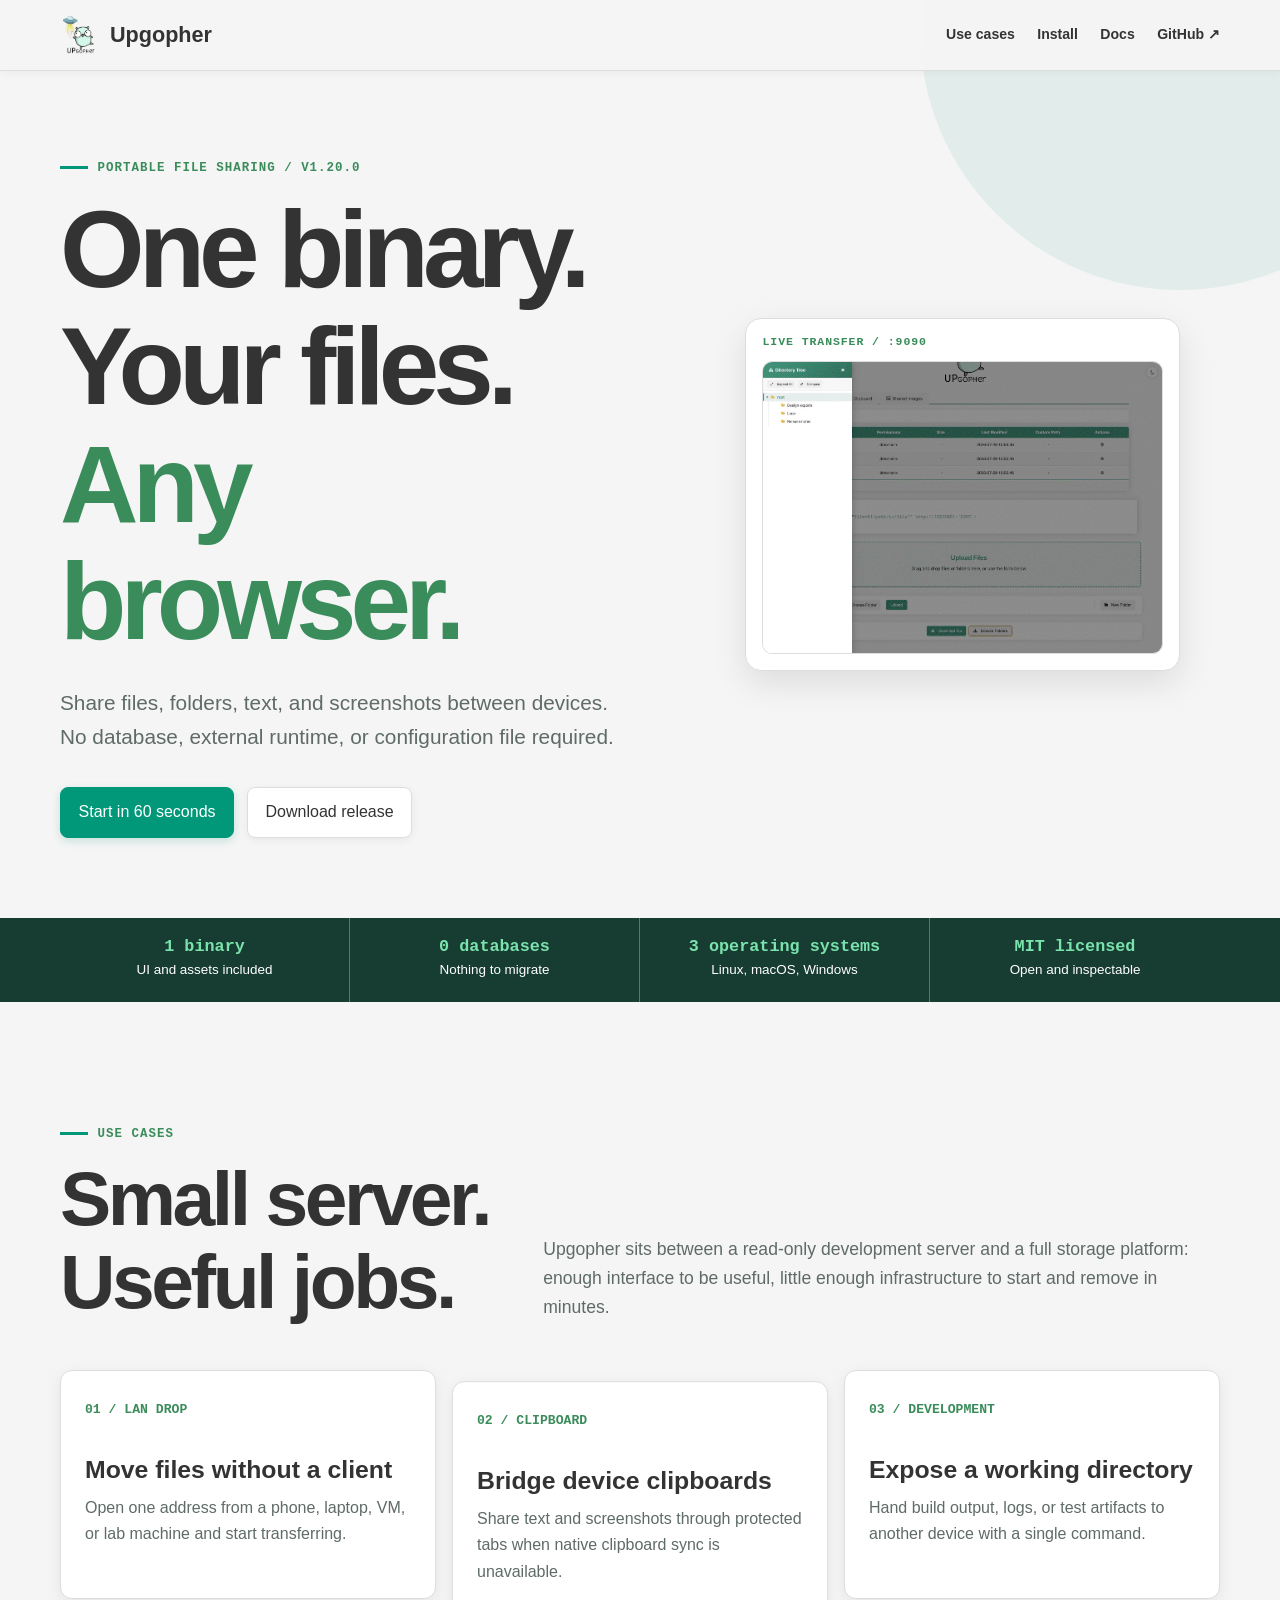
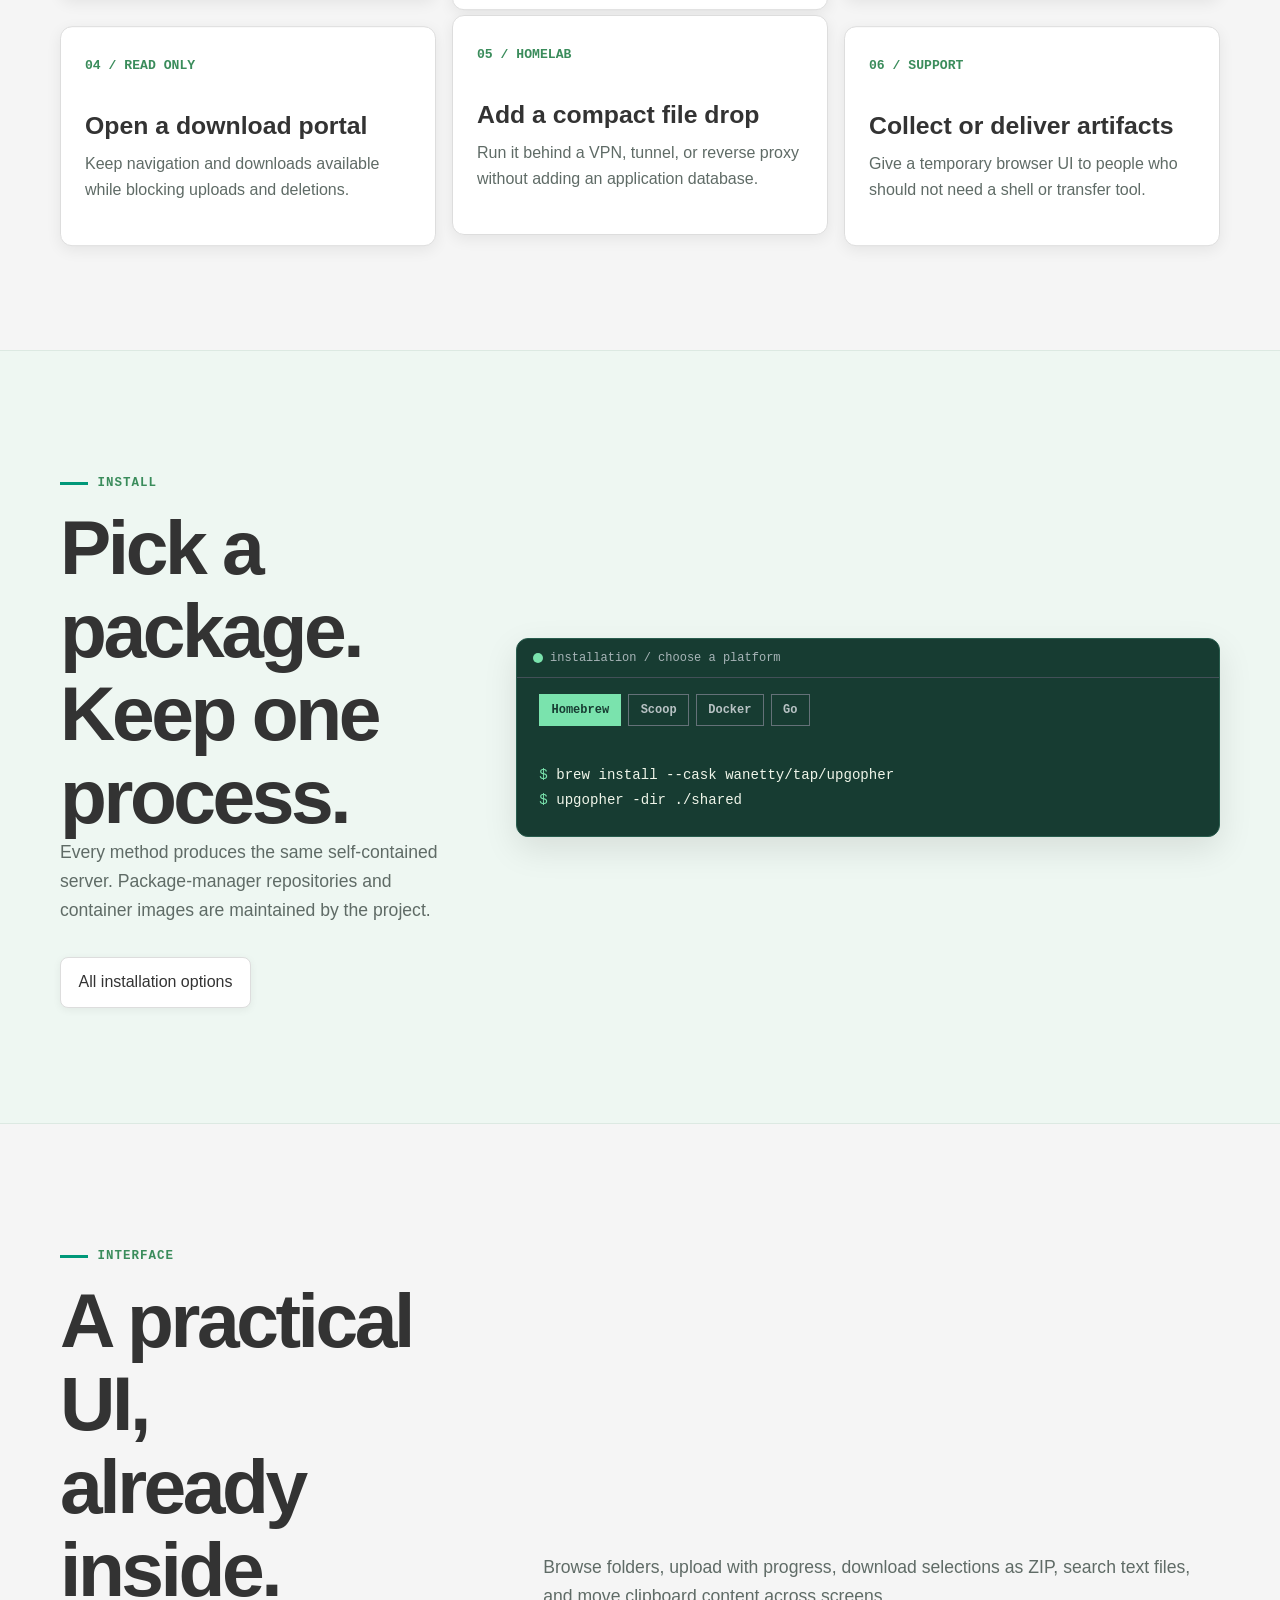
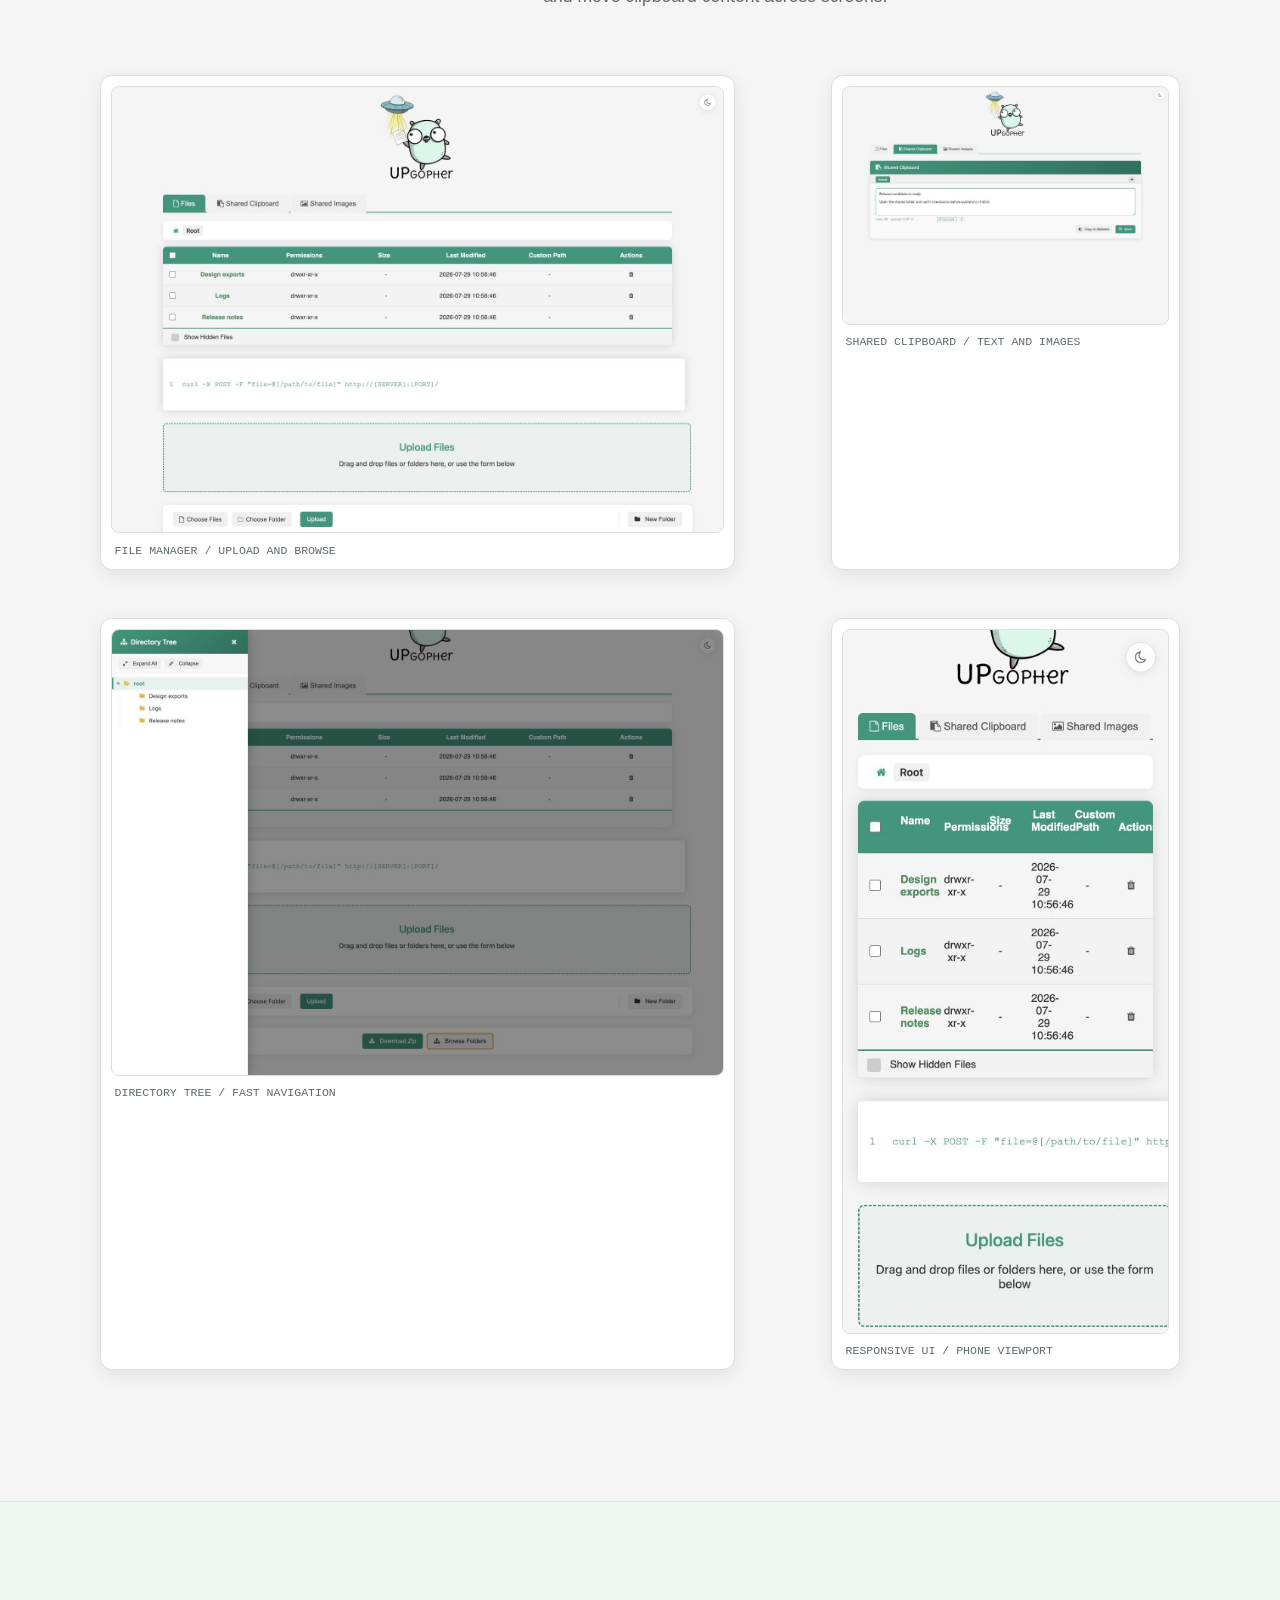
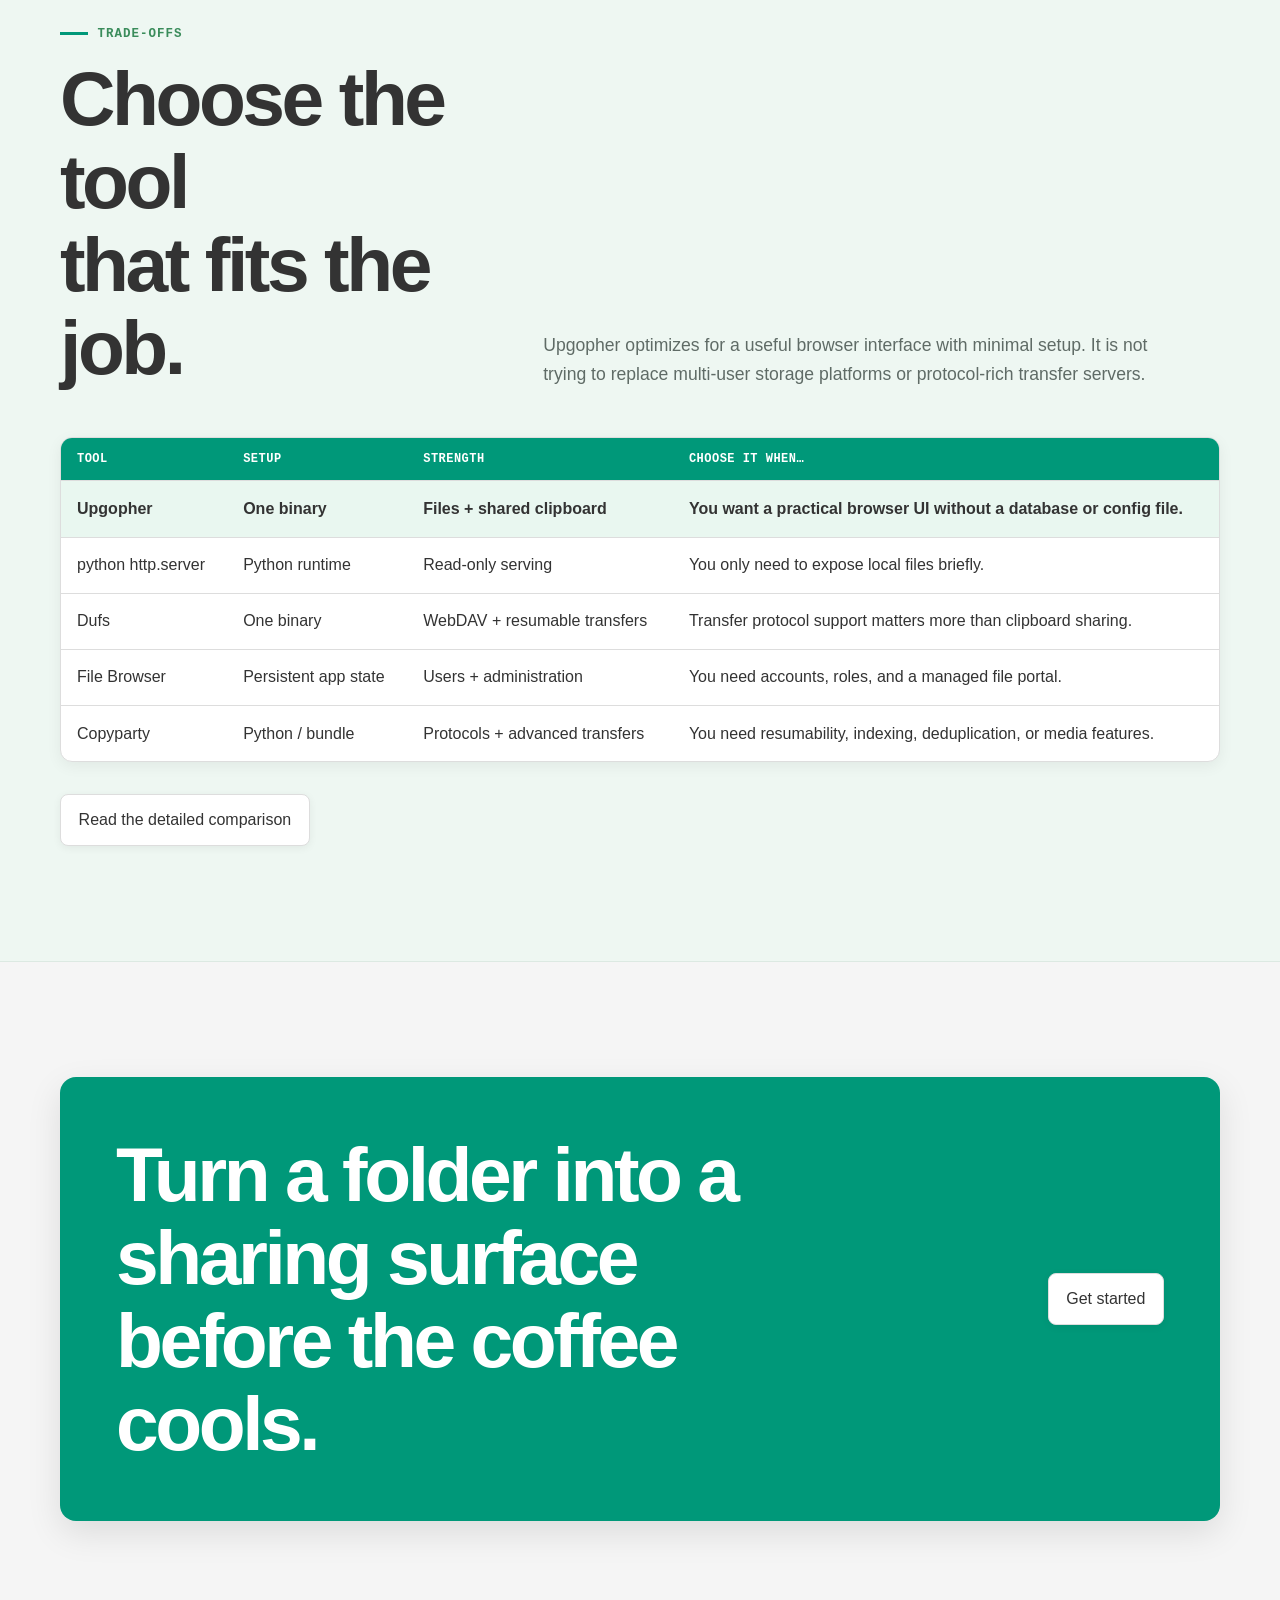
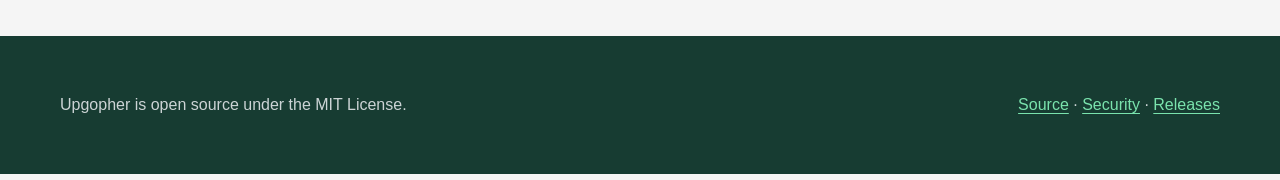
==== docs/index.html @ 3d925ab4 "prepare Upgopher v1.20.0 adoption release" ====
<!doctype html>
<html lang="en">
<head>
  <meta charset="utf-8">
  <meta name="viewport" content="width=device-width, initial-scale=1">
  <title>Upgopher — Share files and clipboard content in one binary</title>
  <meta name="description" content="Turn any folder into a browser-based file and clipboard sharing server with one self-contained binary. No database, dependencies, or required configuration.">
  <meta name="theme-color" content="#f3eddf">
  <meta property="og:type" content="website">
  <meta property="og:title" content="Upgopher — One binary. Your files. Any browser.">
  <meta property="og:description" content="Share files, folders, text, and screenshots between devices without a database or mandatory configuration.">
  <meta property="og:url" content="https://wanetty.github.io/upgopher/">
  <meta property="og:image" content="https://wanetty.github.io/upgopher/assets/file-manager.png">
  <meta name="twitter:card" content="summary_large_image">
  <link rel="canonical" href="https://wanetty.github.io/upgopher/">
  <link rel="icon" href="assets/favicon.ico">
  <link rel="stylesheet" href="assets/site.css">
  <script defer src="assets/site.js"></script>
</head>
<body>
  <a class="skip-link" href="#main">Skip to content</a>
  <header class="site-header">
    <nav class="nav" aria-label="Primary navigation">
      <a class="brand" href="index.html"><img src="assets/logopher.webp" alt="">Upgopher</a>
      <button class="nav-toggle" type="button" aria-expanded="false" aria-controls="nav-links">Menu</button>
      <div class="nav-links" id="nav-links">
        <a href="#use-cases">Use cases</a>
        <a href="#install">Install</a>
        <a href="configuration.html">Docs</a>
        <a href="https://github.com/wanetty/upgopher">GitHub ↗</a>
      </div>
    </nav>
  </header>

  <main id="main">
    <section class="wrap hero">
      <div>
        <p class="eyebrow">Portable file sharing / v1.20.0</p>
        <h1>One binary.<br>Your files.<br><em>Any browser.</em></h1>
        <p class="hero-copy">Share files, folders, text, and screenshots between devices. No database, external runtime, or configuration file required.</p>
        <div class="actions">
          <a class="button" href="getting-started.html">Start in 60 seconds</a>
          <a class="button secondary" href="https://github.com/wanetty/upgopher/releases/latest">Download release</a>
        </div>
      </div>
      <figure class="hero-card">
        <picture>
          <source media="(prefers-reduced-motion: reduce)" srcset="assets/file-manager.png">
          <img src="assets/upgopher-demo.gif" alt="Upgopher browser interface demonstrating file browsing, uploads, and the shared clipboard">
        </picture>
      </figure>
    </section>

    <aside class="proof-strip" aria-label="Project attributes">
      <div class="wrap proof-list">
        <div class="proof-item"><strong>1 binary</strong><span>UI and assets included</span></div>
        <div class="proof-item"><strong>0 databases</strong><span>Nothing to migrate</span></div>
        <div class="proof-item"><strong>3 operating systems</strong><span>Linux, macOS, Windows</span></div>
        <div class="proof-item"><strong>MIT licensed</strong><span>Open and inspectable</span></div>
      </div>
    </aside>

    <section class="section" id="use-cases">
      <div class="wrap">
        <div class="section-head">
          <div>
            <p class="section-label">Use cases</p>
            <h2>Small server.<br>Useful jobs.</h2>
          </div>
          <p class="section-intro">Upgopher sits between a read-only development server and a full storage platform: enough interface to be useful, little enough infrastructure to start and remove in minutes.</p>
        </div>
        <div class="use-grid">
          <article class="card">
            <span class="number">01 / LAN DROP</span>
            <h3>Move files without a client</h3>
            <p>Open one address from a phone, laptop, VM, or lab machine and start transferring.</p>
          </article>
          <article class="card">
            <span class="number">02 / CLIPBOARD</span>
            <h3>Bridge device clipboards</h3>
            <p>Share text and screenshots through protected tabs when native clipboard sync is unavailable.</p>
          </article>
          <article class="card">
            <span class="number">03 / DEVELOPMENT</span>
            <h3>Expose a working directory</h3>
            <p>Hand build output, logs, or test artifacts to another device with a single command.</p>
          </article>
          <article class="card">
            <span class="number">04 / READ ONLY</span>
            <h3>Open a download portal</h3>
            <p>Keep navigation and downloads available while blocking uploads and deletions.</p>
          </article>
          <article class="card">
            <span class="number">05 / HOMELAB</span>
            <h3>Add a compact file drop</h3>
            <p>Run it behind a VPN, tunnel, or reverse proxy without adding an application database.</p>
          </article>
          <article class="card">
            <span class="number">06 / SUPPORT</span>
            <h3>Collect or deliver artifacts</h3>
            <p>Give a temporary browser UI to people who should not need a shell or transfer tool.</p>
          </article>
        </div>
      </div>
    </section>

    <section class="section alt" id="install">
      <div class="wrap install-layout">
        <div>
          <p class="section-label">Install</p>
          <h2>Pick a package.<br>Keep one process.</h2>
          <p class="section-intro">Every method produces the same self-contained server. Package-manager repositories and container images are maintained by the project.</p>
          <div class="actions">
            <a class="button secondary" href="getting-started.html">All installation options</a>
          </div>
        </div>
        <div class="terminal">
          <div class="terminal-head"><i></i><span>installation / choose a platform</span></div>
          <div style="padding: 1rem 1.4rem 0">
            <div class="install-tabs" role="tablist" aria-label="Installation method">
              <button class="install-tab" role="tab" aria-selected="true" aria-controls="install-brew">Homebrew</button>
              <button class="install-tab" role="tab" aria-selected="false" aria-controls="install-scoop">Scoop</button>
              <button class="install-tab" role="tab" aria-selected="false" aria-controls="install-docker">Docker</button>
              <button class="install-tab" role="tab" aria-selected="false" aria-controls="install-go">Go</button>
            </div>
          </div>
          <pre class="install-panel" id="install-brew"><span class="prompt">$</span> brew install --cask wanetty/tap/upgopher
<span class="prompt">$</span> upgopher -dir ./shared</pre>
          <pre class="install-panel" id="install-scoop" hidden><span class="prompt">&gt;</span> scoop bucket add wanetty https://github.com/wanetty/scoop-bucket
<span class="prompt">&gt;</span> scoop install upgopher
<span class="prompt">&gt;</span> upgopher -dir .\shared</pre>
          <pre class="install-panel" id="install-docker" hidden><span class="prompt">$</span> docker run --rm -p 9090:9090 \
  -v "$PWD:/data" wanetty/upgopher:1.20.0</pre>
          <pre class="install-panel" id="install-go" hidden><span class="prompt">$</span> go install github.com/wanetty/upgopher@latest
<span class="prompt">$</span> upgopher -dir ./shared</pre>
        </div>
      </div>
    </section>

    <section class="section">
      <div class="wrap">
        <div class="section-head">
          <div>
            <p class="section-label">Interface</p>
            <h2>A practical UI,<br>already inside.</h2>
          </div>
          <p class="section-intro">Browse folders, upload with progress, download selections as ZIP, search text files, and move clipboard content across screens.</p>
        </div>
        <div class="shot-grid">
          <figure class="shot">
            <img src="assets/file-manager.png" alt="Upgopher file manager showing files, upload controls, breadcrumbs, and file actions">
            <figcaption>File manager / upload and browse</figcaption>
          </figure>
          <figure class="shot">
            <img src="assets/clipboard.png" alt="Upgopher shared clipboard with tabs, text content, and screenshot sharing">
            <figcaption>Shared clipboard / text and images</figcaption>
          </figure>
          <figure class="shot">
            <img src="assets/directory-tree.png" alt="Upgopher directory tree panel with nested folders">
            <figcaption>Directory tree / fast navigation</figcaption>
          </figure>
          <figure class="shot">
            <img src="assets/mobile.png" alt="Upgopher file manager adapted to a narrow mobile viewport">
            <figcaption>Responsive UI / phone viewport</figcaption>
          </figure>
        </div>
      </div>
    </section>

    <section class="section alt" id="compare">
      <div class="wrap">
        <div class="section-head">
          <div>
            <p class="section-label">Trade-offs</p>
            <h2>Choose the tool<br>that fits the job.</h2>
          </div>
          <p class="section-intro">Upgopher optimizes for a useful browser interface with minimal setup. It is not trying to replace multi-user storage platforms or protocol-rich transfer servers.</p>
        </div>
        <div class="table-wrap">
          <table>
            <thead>
              <tr><th>Tool</th><th>Setup</th><th>Strength</th><th>Choose it when…</th></tr>
            </thead>
            <tbody>
              <tr class="highlight"><td>Upgopher</td><td>One binary</td><td>Files + shared clipboard</td><td>You want a practical browser UI without a database or config file.</td></tr>
              <tr><td>python http.server</td><td>Python runtime</td><td>Read-only serving</td><td>You only need to expose local files briefly.</td></tr>
              <tr><td>Dufs</td><td>One binary</td><td>WebDAV + resumable transfers</td><td>Transfer protocol support matters more than clipboard sharing.</td></tr>
              <tr><td>File Browser</td><td>Persistent app state</td><td>Users + administration</td><td>You need accounts, roles, and a managed file portal.</td></tr>
              <tr><td>Copyparty</td><td>Python / bundle</td><td>Protocols + advanced transfers</td><td>You need resumability, indexing, deduplication, or media features.</td></tr>
            </tbody>
          </table>
        </div>
        <div class="actions">
          <a class="button secondary" href="https://github.com/wanetty/upgopher#choosing-the-right-tool">Read the detailed comparison</a>
        </div>
      </div>
    </section>

    <section class="section">
      <div class="wrap cta">
        <h2>Turn a folder into a sharing surface before the coffee cools.</h2>
        <a class="button secondary" href="getting-started.html">Get started</a>
      </div>
    </section>
  </main>

  <footer class="site-footer">
    <div class="wrap footer-inner">
      <p>Upgopher is open source under the MIT License.</p>
      <p><a href="https://github.com/wanetty/upgopher">Source</a> · <a href="security.html">Security</a> · <a href="https://github.com/wanetty/upgopher/releases">Releases</a></p>
    </div>
  </footer>
</body>
</html>
---- docs/assets/site.css ----
:root {
  --paper: #f5f5f5;
  --paper-deep: #eef7f2;
  --ink: #333333;
  --ink-soft: #5f6b66;
  --signal: #009879;
  --signal-dark: #3a8c5b;
  --moss: #45bc75;
  --line: #dddddd;
  --white: #ffffff;
  --shadow: 0 12px 34px rgba(0, 0, 0, 0.1);
  --max: 1160px;
}

* {
  box-sizing: border-box;
}

html {
  scroll-behavior: smooth;
}

body {
  margin: 0;
  color: var(--ink);
  background: var(--paper);
  font-family: -apple-system, BlinkMacSystemFont, "Segoe UI", Roboto, Oxygen, Ubuntu, Cantarell, "Helvetica Neue", sans-serif;
  line-height: 1.65;
}

body::before {
  content: "";
  position: fixed;
  width: 520px;
  height: 520px;
  top: -230px;
  right: -160px;
  z-index: -1;
  pointer-events: none;
  border-radius: 50%;
  background: rgba(0, 152, 121, 0.075);
}

a {
  color: var(--signal-dark);
  text-decoration-thickness: 0.09em;
  text-underline-offset: 0.16em;
}

a:hover {
  color: var(--signal);
}

img {
  max-width: 100%;
}

.skip-link {
  position: absolute;
  left: 1rem;
  top: -5rem;
  z-index: 20;
  padding: 0.7rem 1rem;
  color: var(--white);
  background: var(--ink);
}

.skip-link:focus {
  top: 1rem;
}

.site-header {
  position: sticky;
  top: 0;
  z-index: 10;
  border-bottom: 1px solid var(--line);
  background: rgba(245, 245, 245, 0.94);
  box-shadow: 0 2px 8px rgba(0, 0, 0, 0.04);
  backdrop-filter: blur(10px);
}

.nav {
  width: min(calc(100% - 2rem), var(--max));
  min-height: 70px;
  margin: 0 auto;
  display: flex;
  align-items: center;
  justify-content: space-between;
  gap: 2rem;
}

.brand {
  display: inline-flex;
  align-items: center;
  gap: 0.75rem;
  color: var(--ink);
  font-family: inherit;
  font-size: 1.35rem;
  font-weight: 700;
  text-decoration: none;
}

.brand img {
  width: 38px;
  height: 38px;
  object-fit: contain;
}

.nav-links {
  display: flex;
  align-items: center;
  gap: 1.4rem;
  font-size: 0.88rem;
  font-weight: 650;
}

.nav-links a {
  color: var(--ink);
  text-decoration: none;
}

.nav-links a[aria-current="page"],
.nav-links a:hover {
  color: var(--signal-dark);
}

.nav-toggle {
  display: none;
  border: 1px solid var(--line);
  border-radius: 8px;
  padding: 0.55rem 0.7rem;
  color: var(--ink);
  background: var(--white);
  font: 700 0.8rem inherit;
}

.wrap {
  width: min(calc(100% - 2rem), var(--max));
  margin: 0 auto;
}

.hero {
  display: grid;
  grid-template-columns: minmax(0, 1.05fr) minmax(360px, 0.95fr);
  gap: clamp(2rem, 6vw, 6rem);
  align-items: center;
  min-height: calc(100vh - 70px);
  padding: 5rem 0;
}

.eyebrow,
.section-label {
  display: inline-flex;
  align-items: center;
  gap: 0.6rem;
  margin: 0 0 1rem;
  color: var(--signal-dark);
  font: 750 0.78rem ui-monospace, "SFMono-Regular", Consolas, monospace;
  letter-spacing: 0.08em;
  text-transform: uppercase;
}

.eyebrow::before,
.section-label::before {
  content: "";
  width: 28px;
  height: 3px;
  background: var(--signal);
}

h1,
h2,
h3 {
  font-family: inherit;
  line-height: 1.08;
}

h1 {
  max-width: 760px;
  margin: 0;
  font-size: clamp(3.2rem, 8.5vw, 7rem);
  font-weight: 780;
  letter-spacing: -0.055em;
}

h1 em {
  color: var(--signal-dark);
  font-style: normal;
  font-weight: 780;
}

.hero-copy {
  max-width: 650px;
  margin: 1.6rem 0 0;
  color: var(--ink-soft);
  font-size: clamp(1.05rem, 2vw, 1.3rem);
}

.actions {
  display: flex;
  flex-wrap: wrap;
  gap: 0.8rem;
  margin-top: 2rem;
}

.button {
  display: inline-flex;
  align-items: center;
  justify-content: center;
  min-height: 48px;
  border: 1px solid var(--signal);
  border-radius: 8px;
  padding: 0.72rem 1.1rem;
  color: var(--white);
  background: var(--signal);
  box-shadow: 0 3px 10px rgba(0, 152, 121, 0.2);
  font: 700 0.82rem inherit;
  text-decoration: none;
  transition: transform 140ms ease, box-shadow 140ms ease, background 140ms ease;
}

.button.secondary {
  color: var(--ink);
  background: var(--white);
  border-color: var(--line);
  box-shadow: 0 2px 8px rgba(0, 0, 0, 0.06);
}

.button:hover {
  transform: translateY(-1px);
  color: var(--white);
  background: var(--signal-dark);
  box-shadow: 0 6px 14px rgba(0, 152, 121, 0.24);
}

.button.secondary:hover {
  color: var(--ink);
  background: #f9f9f9;
  box-shadow: 0 5px 14px rgba(0, 0, 0, 0.09);
}

.hero-card {
  position: relative;
  border: 1px solid var(--line);
  border-radius: 16px;
  padding: 1rem;
  background: var(--white);
  box-shadow: var(--shadow);
}

.hero-card::before {
  content: "LIVE TRANSFER / :9090";
  display: block;
  margin-bottom: 0.8rem;
  color: var(--signal-dark);
  font: 800 0.72rem ui-monospace, monospace;
  letter-spacing: 0.08em;
}

.hero-card img {
  display: block;
  width: 100%;
  border: 1px solid var(--line);
  border-radius: 10px;
}

.proof-strip {
  background: #173c32;
  color: var(--white);
}

.proof-list {
  display: grid;
  grid-template-columns: repeat(4, 1fr);
}

.proof-item {
  padding: 1.2rem;
  border-right: 1px solid #627078;
  text-align: center;
}

.proof-item:last-child {
  border-right: 0;
}

.proof-item strong {
  display: block;
  color: #7ae3ad;
  font: 800 1.05rem ui-monospace, monospace;
}

.proof-item span {
  font-size: 0.84rem;
}

.section {
  padding: clamp(4.5rem, 9vw, 8rem) 0;
}

.section.alt {
  border-block: 1px solid #dce9e2;
  background: var(--paper-deep);
}

.section-head {
  display: grid;
  grid-template-columns: minmax(0, 0.8fr) minmax(280px, 1.2fr);
  gap: 2rem;
  align-items: end;
  margin-bottom: 3rem;
}

.section h2,
.doc-hero h1 {
  margin: 0;
  font-size: clamp(2.5rem, 6vw, 4.8rem);
  letter-spacing: -0.045em;
}

.section-intro {
  max-width: 650px;
  margin: 0;
  color: var(--ink-soft);
  font-size: 1.1rem;
}

.use-grid,
.feature-grid {
  display: grid;
  grid-template-columns: repeat(3, minmax(0, 1fr));
  gap: 1rem;
}

.card {
  position: relative;
  min-height: 220px;
  border: 1px solid var(--line);
  border-radius: 12px;
  padding: 1.5rem;
  background: var(--white);
  box-shadow: 0 4px 15px rgba(0, 0, 0, 0.07);
}

.card:nth-child(2n) {
  transform: translateY(0.7rem);
}

.card .number {
  color: var(--signal-dark);
  font: 800 0.82rem ui-monospace, monospace;
}

.card h3 {
  margin: 2.2rem 0 0.7rem;
  font-size: 1.55rem;
}

.card p {
  margin: 0;
  color: var(--ink-soft);
}

.terminal {
  overflow: hidden;
  border: 1px solid #285c4d;
  border-radius: 12px;
  background: #173c32;
  color: #eff5e9;
  box-shadow: var(--shadow);
}

.terminal-head {
  display: flex;
  align-items: center;
  gap: 0.45rem;
  border-bottom: 1px solid #435058;
  padding: 0.75rem 1rem;
  color: #a8b5b8;
  font: 0.75rem ui-monospace, monospace;
}

.terminal-head i {
  width: 10px;
  height: 10px;
  border-radius: 50%;
  background: #7ae3ad;
}

.terminal pre {
  overflow-x: auto;
  margin: 0;
  padding: 1.4rem;
  font: 0.88rem/1.8 ui-monospace, "SFMono-Regular", Consolas, monospace;
}

.terminal .prompt {
  color: #7ae3ad;
}

.install-layout {
  display: grid;
  grid-template-columns: 0.7fr 1.3fr;
  gap: clamp(2rem, 6vw, 6rem);
  align-items: center;
}

.install-tabs {
  display: flex;
  flex-wrap: wrap;
  gap: 0.45rem;
  margin-bottom: 0.9rem;
}

.install-tab {
  border: 1px solid #647178;
  padding: 0.5rem 0.7rem;
  color: #b8c2c4;
  background: transparent;
  font: 700 0.75rem ui-monospace, monospace;
  cursor: pointer;
}

.install-tab[aria-selected="true"] {
  border-color: #7ae3ad;
  color: #173c32;
  background: #7ae3ad;
}

.install-panel[hidden] {
  display: none;
}

.shot-grid {
  display: grid;
  grid-template-columns: 1.25fr 0.75fr;
  gap: 1rem;
}

.shot {
  border: 1px solid var(--line);
  border-radius: 12px;
  padding: 0.65rem;
  background: var(--white);
  box-shadow: 0 5px 18px rgba(0, 0, 0, 0.08);
}

.shot img {
  display: block;
  width: 100%;
  border: 1px solid var(--line);
  border-radius: 8px;
}

.shot figcaption {
  padding: 0.65rem 0.2rem 0.1rem;
  color: var(--ink-soft);
  font: 0.72rem ui-monospace, monospace;
  text-transform: uppercase;
}

.table-wrap {
  overflow-x: auto;
  border: 1px solid var(--line);
  border-radius: 12px;
  background: var(--white);
  box-shadow: 0 4px 15px rgba(0, 0, 0, 0.06);
}

table {
  width: 100%;
  min-width: 760px;
  border-collapse: collapse;
}

th,
td {
  border-bottom: 1px solid var(--line);
  padding: 0.9rem 1rem;
  text-align: left;
  vertical-align: top;
}

th {
  color: var(--white);
  background: var(--signal);
  font: 800 0.75rem ui-monospace, monospace;
  letter-spacing: 0.04em;
  text-transform: uppercase;
}

tr:last-child td {
  border-bottom: 0;
}

tr.highlight td {
  background: #e9f7f0;
  font-weight: 650;
}

.doc-hero {
  padding: 6rem 0 3rem;
  border-bottom: 1px solid var(--line);
  background: var(--paper-deep);
}

.doc-hero p {
  max-width: 720px;
  color: var(--ink-soft);
  font-size: 1.15rem;
}

.doc-layout {
  display: grid;
  grid-template-columns: 220px minmax(0, 760px);
  gap: 4rem;
  align-items: start;
  padding: 4rem 0 7rem;
}

.toc {
  position: sticky;
  top: 100px;
  border-left: 3px solid var(--signal);
  padding-left: 1rem;
}

.toc strong {
  font: 800 0.74rem ui-monospace, monospace;
  text-transform: uppercase;
}

.toc a {
  display: block;
  margin-top: 0.65rem;
  color: var(--ink-soft);
  font-size: 0.9rem;
  text-decoration: none;
}

.doc-content h2 {
  margin: 3.5rem 0 1rem;
  font-size: 2.15rem;
}

.doc-content h2:first-child {
  margin-top: 0;
}

.doc-content h3 {
  margin: 2rem 0 0.6rem;
  font-size: 1.35rem;
}

.doc-content code:not(pre code) {
  border: 1px solid var(--line);
  padding: 0.08rem 0.32rem;
  background: var(--white);
  font: 0.88em ui-monospace, monospace;
}

.doc-content pre {
  overflow-x: auto;
  border-left: 5px solid var(--signal);
  padding: 1rem 1.2rem;
  color: #eff5e9;
  border-radius: 0 8px 8px 0;
  background: #173c32;
  font: 0.88rem/1.7 ui-monospace, monospace;
}

.callout {
  margin: 1.5rem 0;
  border: 1px solid #b8ddc9;
  border-radius: 10px;
  padding: 1rem 1.2rem;
  background: #e9f7f0;
  box-shadow: 0 3px 12px rgba(0, 0, 0, 0.06);
}

.callout strong {
  font-family: ui-monospace, monospace;
  text-transform: uppercase;
}

.cta {
  display: grid;
  grid-template-columns: 1fr auto;
  gap: 2rem;
  align-items: center;
  border: 0;
  border-radius: 16px;
  padding: clamp(1.8rem, 5vw, 3.5rem);
  background: var(--signal);
  box-shadow: var(--shadow);
}

.cta h2 {
  max-width: 720px;
  color: var(--white);
}

.site-footer {
  border-top: 0;
  padding: 2.5rem 0;
  background: #173c32;
  color: #ccd4d5;
}

.footer-inner {
  display: flex;
  justify-content: space-between;
  gap: 2rem;
  align-items: center;
}

.site-footer a {
  color: #7ae3ad;
}

@media (max-width: 900px) {
  .hero,
  .section-head,
  .install-layout {
    grid-template-columns: 1fr;
  }

  .hero {
    min-height: auto;
  }

  .hero-card {
    max-width: 700px;
  }

  .proof-list {
    grid-template-columns: repeat(2, 1fr);
  }

  .proof-item:nth-child(2) {
    border-right: 0;
  }

  .proof-item:nth-child(-n + 2) {
    border-bottom: 1px solid #627078;
  }

  .use-grid,
  .feature-grid {
    grid-template-columns: repeat(2, minmax(0, 1fr));
  }

  .doc-layout {
    grid-template-columns: 1fr;
  }

  .toc {
    position: static;
  }
}

@media (max-width: 680px) {
  .nav-toggle {
    display: block;
  }

  .nav-links {
    position: absolute;
    inset: 70px 0 auto;
    display: none;
    align-items: stretch;
    border-bottom: 1px solid var(--line);
    padding: 1rem;
    background: var(--paper);
    box-shadow: 0 8px 18px rgba(0, 0, 0, 0.08);
  }

  .nav-links.open {
    display: grid;
  }

  h1 {
    font-size: clamp(3rem, 18vw, 5rem);
  }

  .use-grid,
  .feature-grid,
  .shot-grid,
  .cta {
    grid-template-columns: 1fr;
  }

  .card:nth-child(2n) {
    transform: none;
  }

  .proof-list {
    grid-template-columns: 1fr 1fr;
  }

  .footer-inner {
    display: block;
  }
}

@media (prefers-reduced-motion: reduce) {
  html {
    scroll-behavior: auto;
  }

  *,
  *::before,
  *::after {
    transition-duration: 0.01ms !important;
  }
}
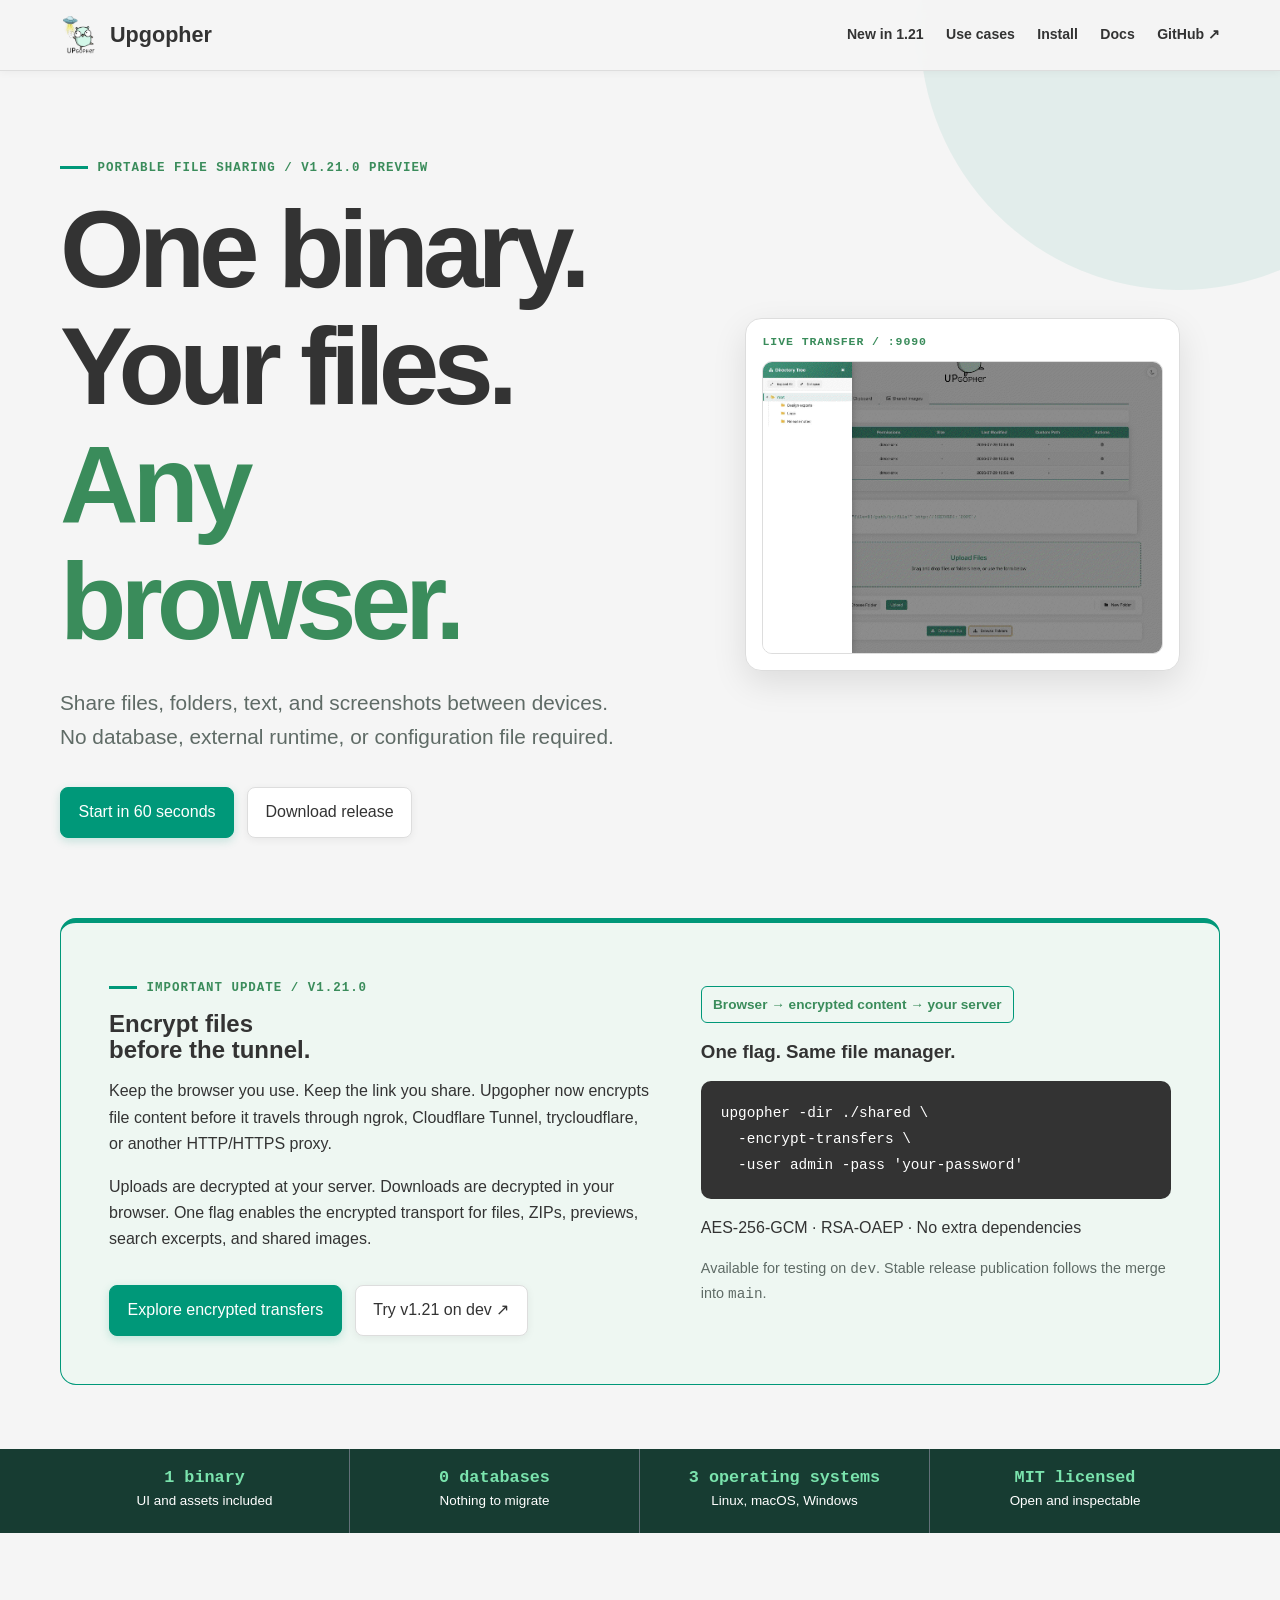
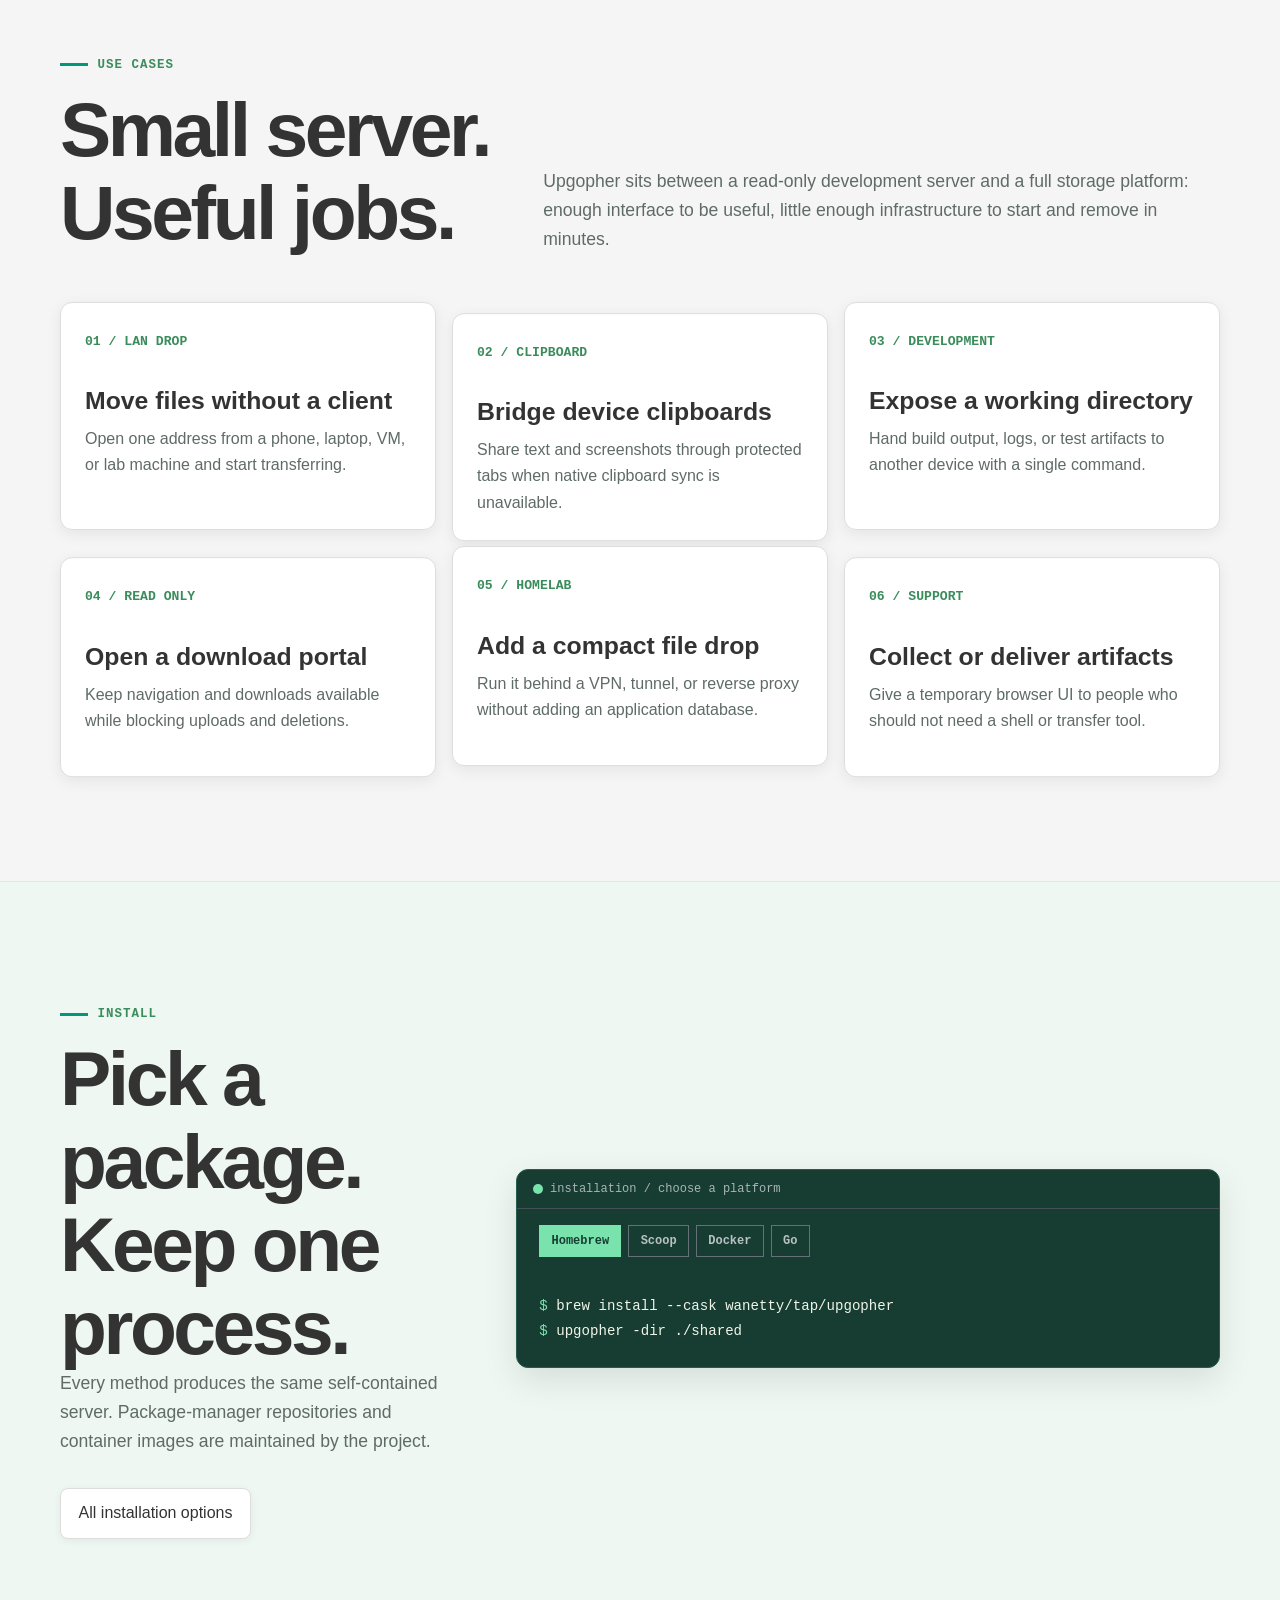
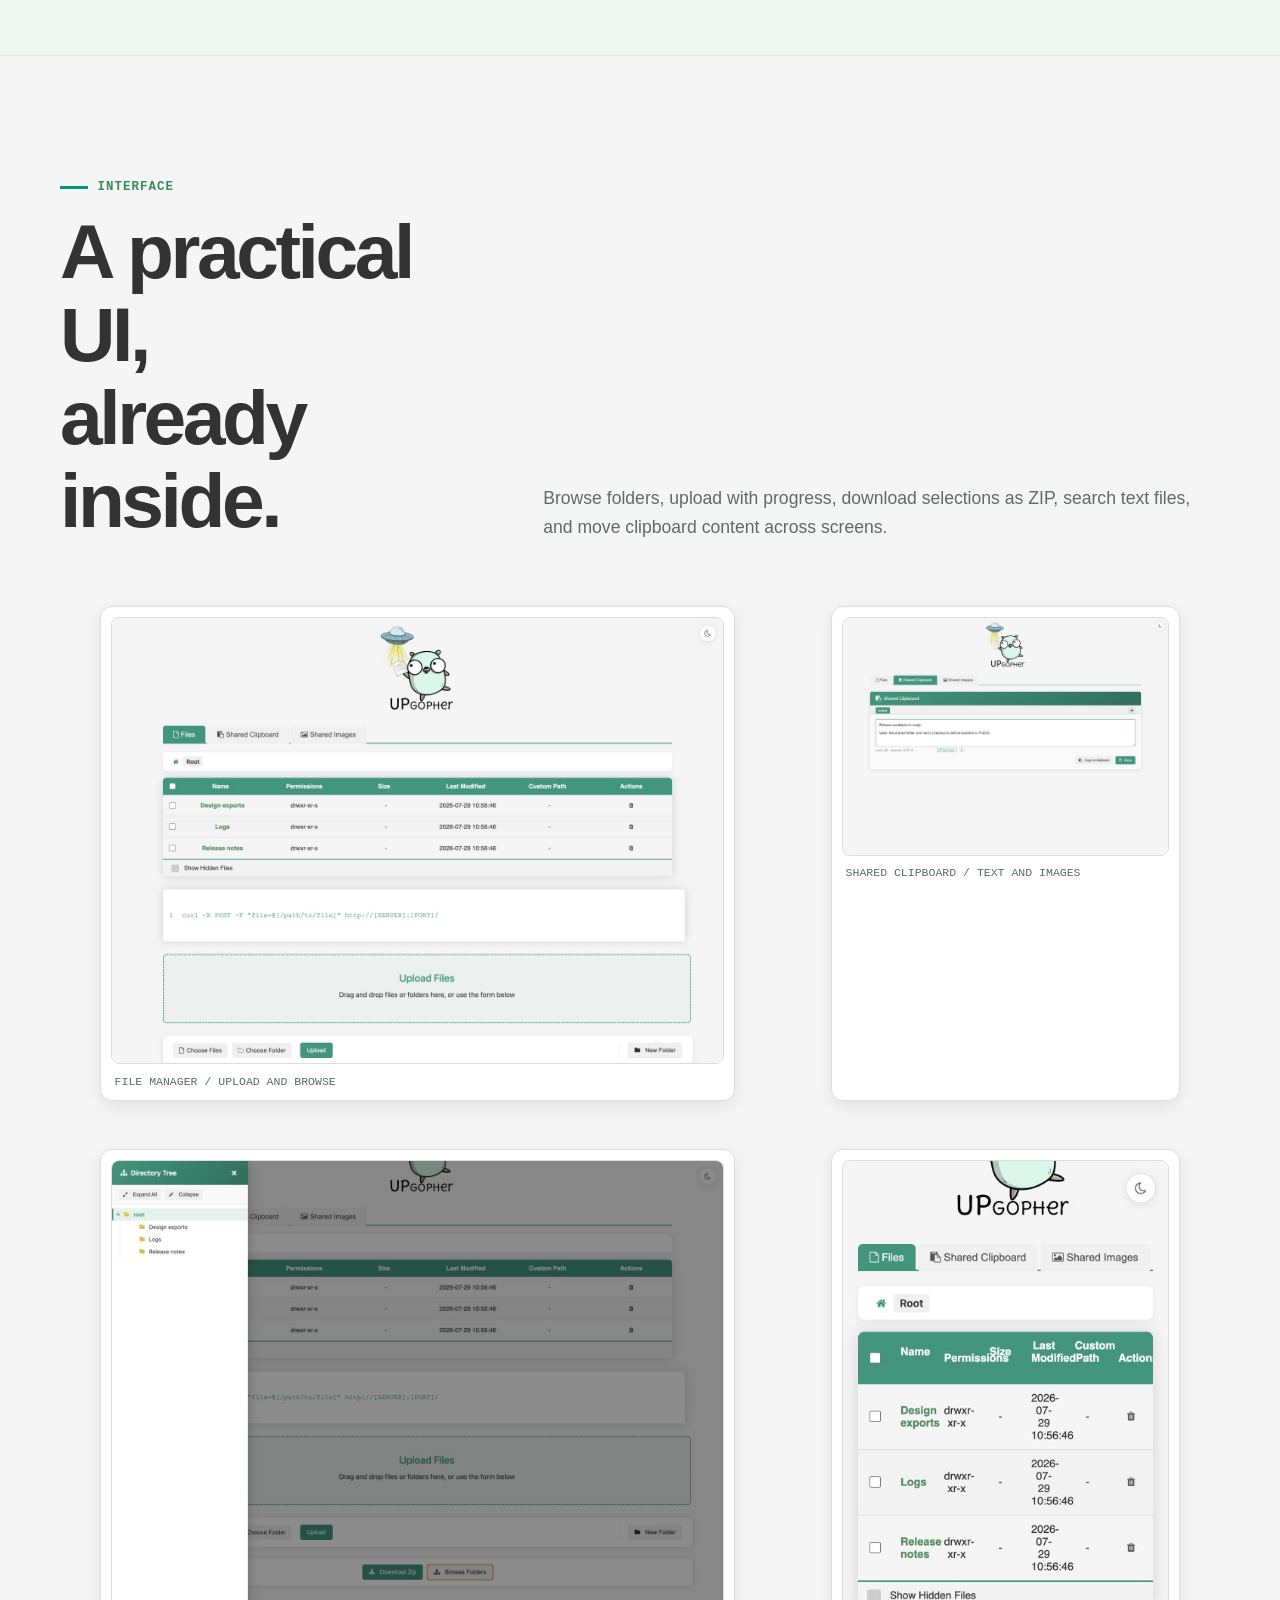
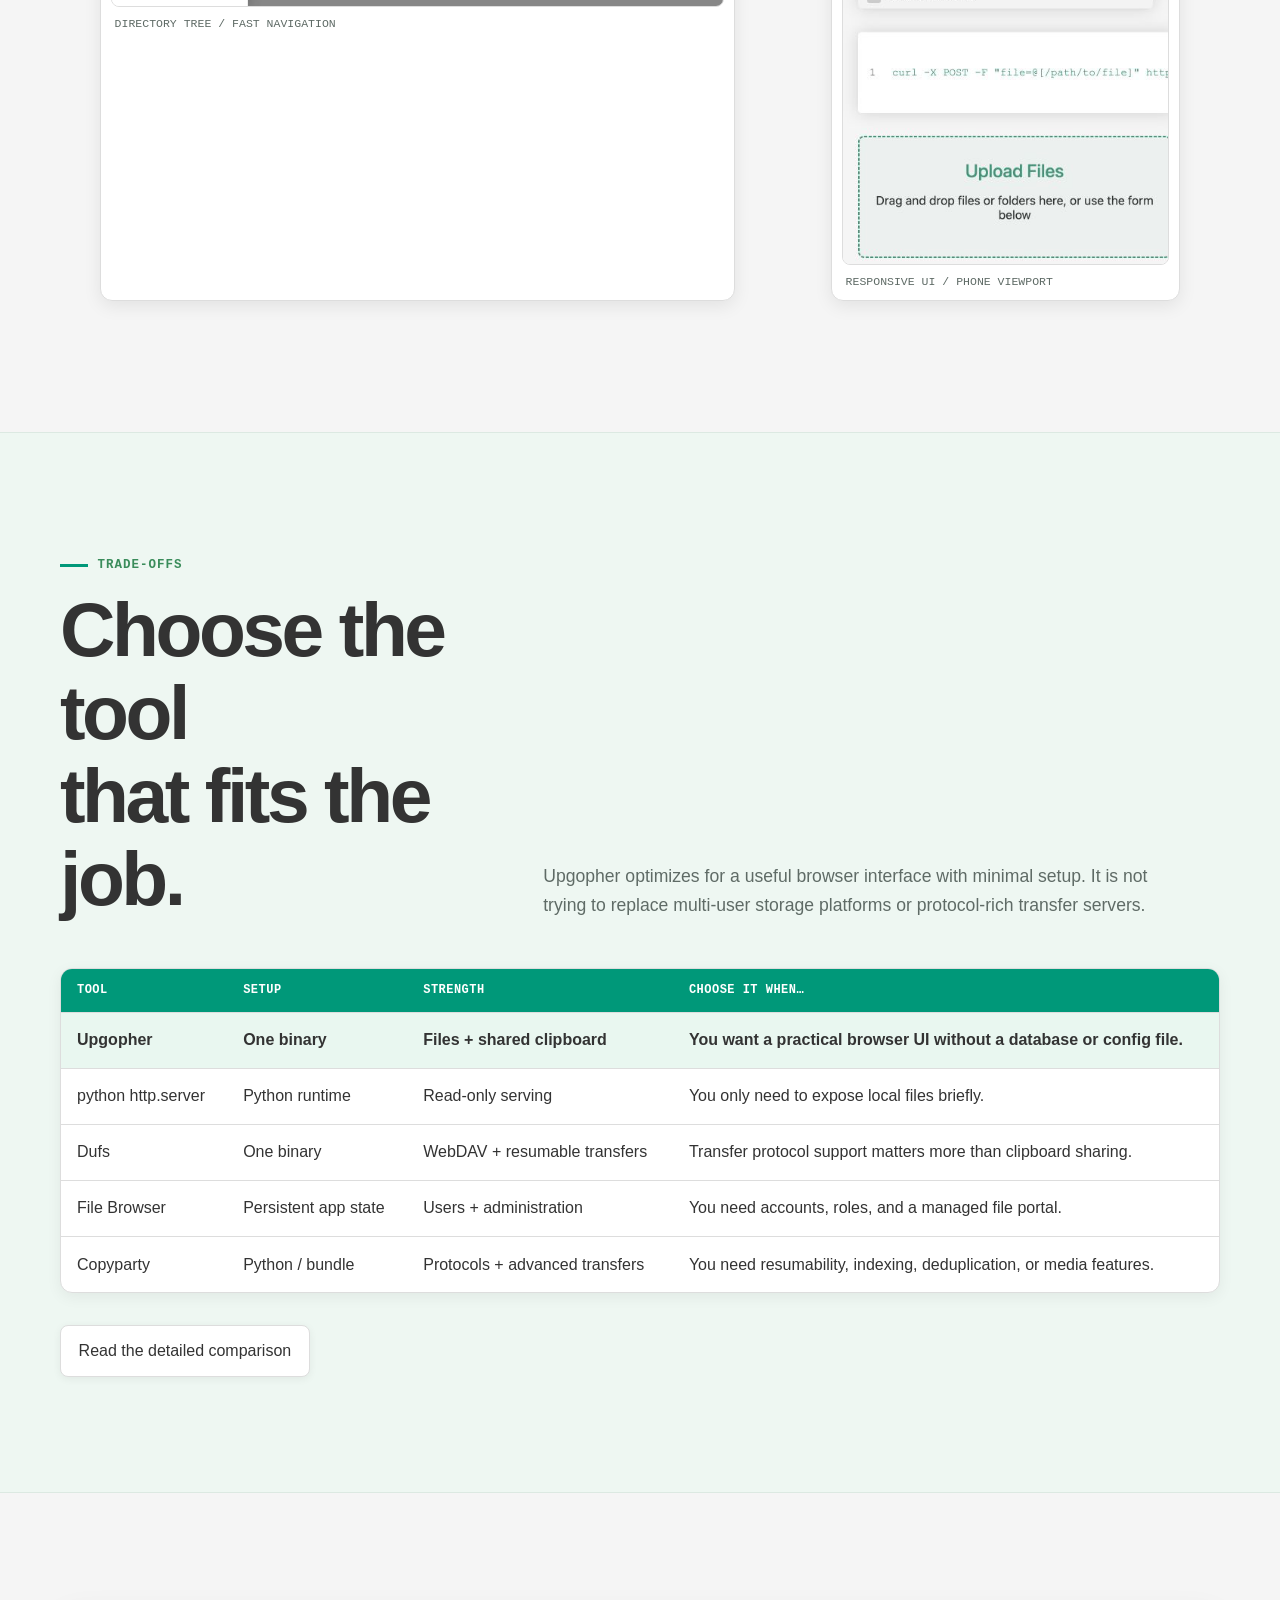
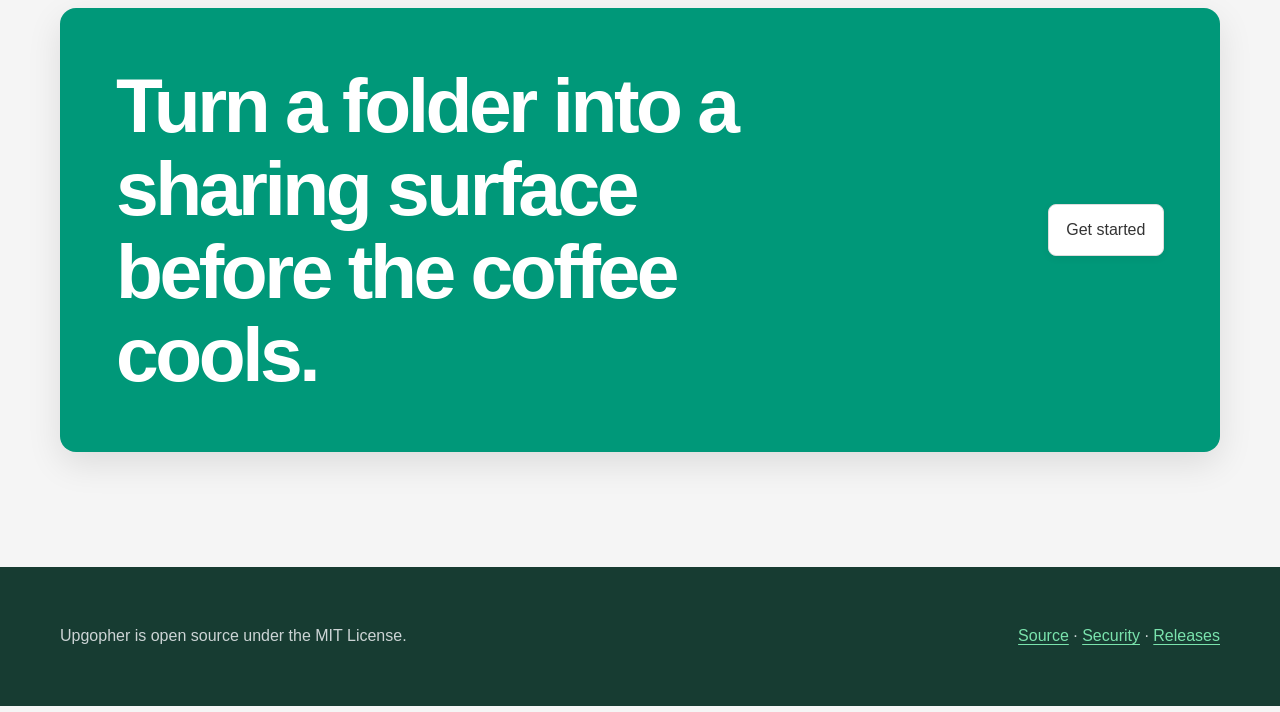
==== commit 71a99126: "chore: prepare v1.21.0 encrypted transfer release" ====
--- a/docs/index.html
+++ b/docs/index.html
@@ -24,6 +24,7 @@
       <a class="brand" href="index.html"><img src="assets/logopher.webp" alt="">Upgopher</a>
       <button class="nav-toggle" type="button" aria-expanded="false" aria-controls="nav-links">Menu</button>
       <div class="nav-links" id="nav-links">
+        <a href="#update">New in 1.21</a>
         <a href="#use-cases">Use cases</a>
         <a href="#install">Install</a>
         <a href="configuration.html">Docs</a>
@@ -35,7 +36,7 @@
   <main id="main">
     <section class="wrap hero">
       <div>
-        <p class="eyebrow">Portable file sharing / v1.20.0</p>
+        <p class="eyebrow">Portable file sharing / v1.21.0 preview</p>
         <h1>One binary.<br>Your files.<br><em>Any browser.</em></h1>
         <p class="hero-copy">Share files, folders, text, and screenshots between devices. No database, external runtime, or configuration file required.</p>
         <div class="actions">
@@ -49,6 +50,28 @@
           <img src="assets/upgopher-demo.gif" alt="Upgopher browser interface demonstrating file browsing, uploads, and the shared clipboard">
         </picture>
       </figure>
+    </section>
+
+    <section class="wrap release-update" id="update" aria-labelledby="update-title">
+      <div>
+        <p class="eyebrow">Important update / v1.21.0</p>
+        <h2 id="update-title">Encrypt files<br>before the tunnel.</h2>
+        <p>Keep the browser you use. Keep the link you share. Upgopher now encrypts file content before it travels through ngrok, Cloudflare Tunnel, trycloudflare, or another HTTP/HTTPS proxy.</p>
+        <p>Uploads are decrypted at your server. Downloads are decrypted in your browser. One flag enables the encrypted transport for files, ZIPs, previews, search excerpts, and shared images.</p>
+        <div class="actions">
+          <a class="button" href="security.html#transfers">Explore encrypted transfers</a>
+          <a class="button secondary" href="https://github.com/wanetty/upgopher/tree/dev">Try v1.21 on dev ↗</a>
+        </div>
+      </div>
+      <div class="update-details">
+        <span class="update-badge">Browser → encrypted content → your server</span>
+        <h3>One flag. Same file manager.</h3>
+        <pre><code>upgopher -dir ./shared \
+  -encrypt-transfers \
+  -user admin -pass 'your-password'</code></pre>
+        <p>AES-256-GCM · RSA-OAEP · No extra dependencies</p>
+        <p class="update-status">Available for testing on <code>dev</code>. Stable release publication follows the merge into <code>main</code>.</p>
+      </div>
     </section>
 
     <aside class="proof-strip" aria-label="Project attributes">
--- a/docs/assets/site.css
+++ b/docs/assets/site.css
@@ -714,3 +714,41 @@
     transition-duration: 0.01ms !important;
   }
 }
+
+/* Release announcement shares the site's green and paper palette. */
+.release-update {
+  display: grid;
+  grid-template-columns: 1.15fr 1fr;
+  gap: clamp(1.5rem, 4vw, 4rem);
+  margin-bottom: 4rem;
+  padding: clamp(1.5rem, 4vw, 3rem);
+  border: 1px solid var(--signal);
+  border-top: 5px solid var(--signal);
+  border-radius: 16px;
+  background: var(--paper-deep);
+  scroll-margin-top: 90px;
+}
+.release-update h2 { margin: 0 0 1rem; }
+.update-details { align-self: center; min-width: 0; }
+.update-details pre {
+  padding: 1.25rem;
+  overflow-x: auto;
+  border-radius: 10px;
+  background: var(--ink);
+  color: var(--white);
+  font-size: 0.9rem;
+  line-height: 1.8;
+}
+.update-badge {
+  display: inline-block;
+  padding: 0.4rem 0.7rem;
+  border: 1px solid var(--signal);
+  border-radius: 6px;
+  color: var(--signal-dark);
+  font-size: 0.85rem;
+  font-weight: 650;
+}
+.update-status { color: var(--ink-soft); font-size: 0.9rem; }
+@media (max-width: 760px) {
+  .release-update { grid-template-columns: 1fr; margin-bottom: 2.5rem; }
+}
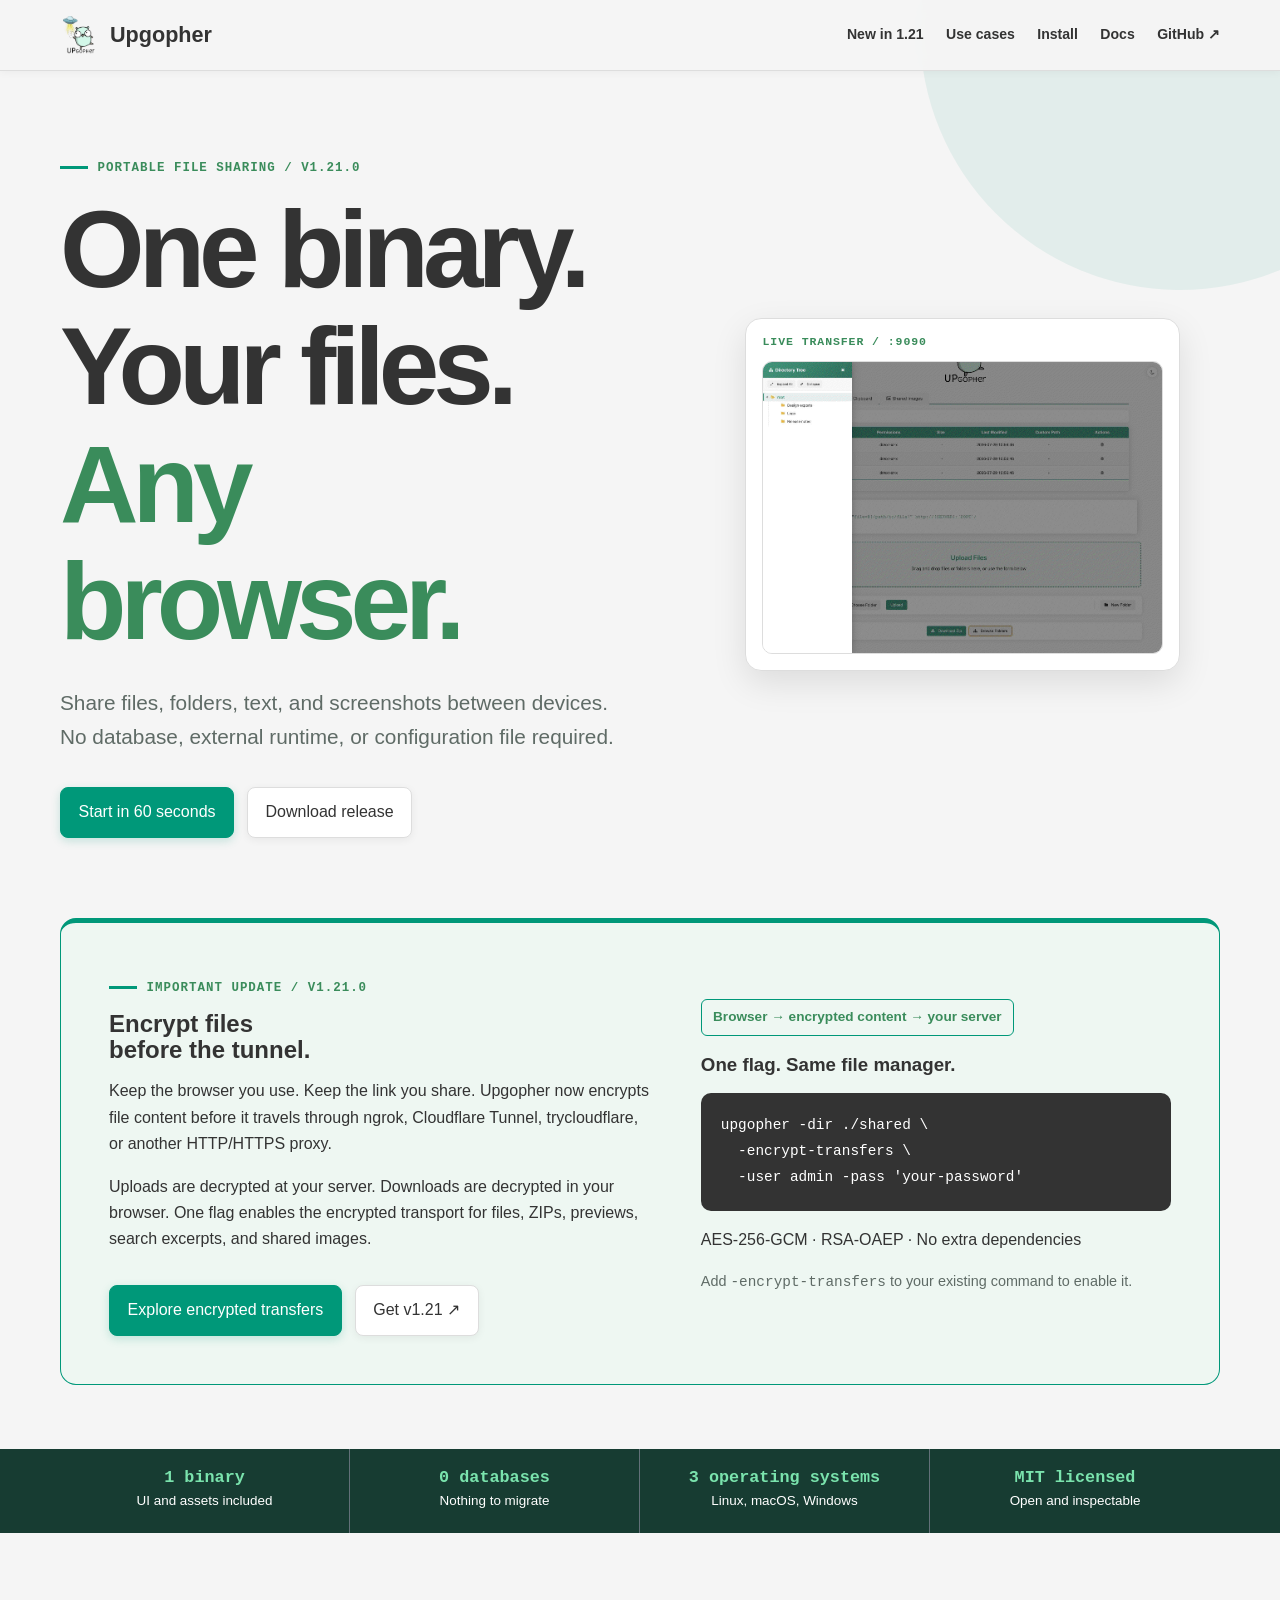
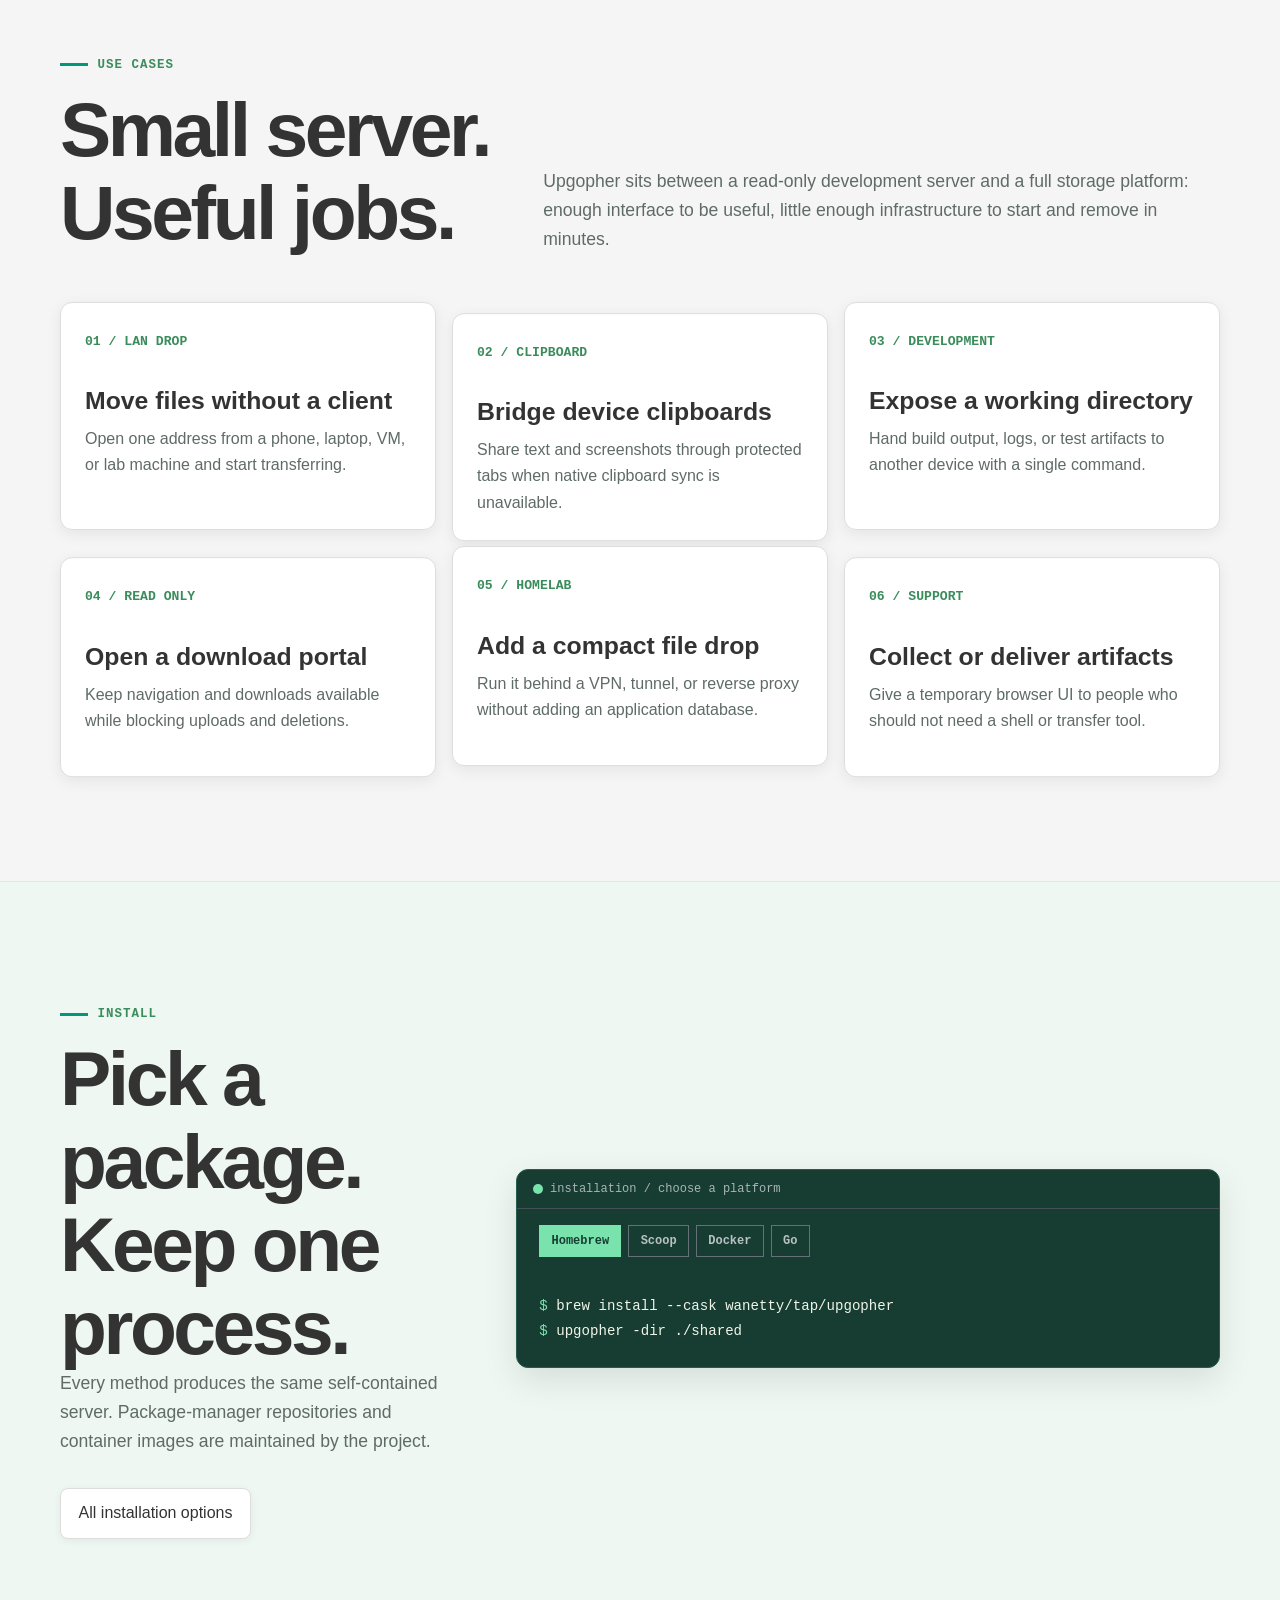
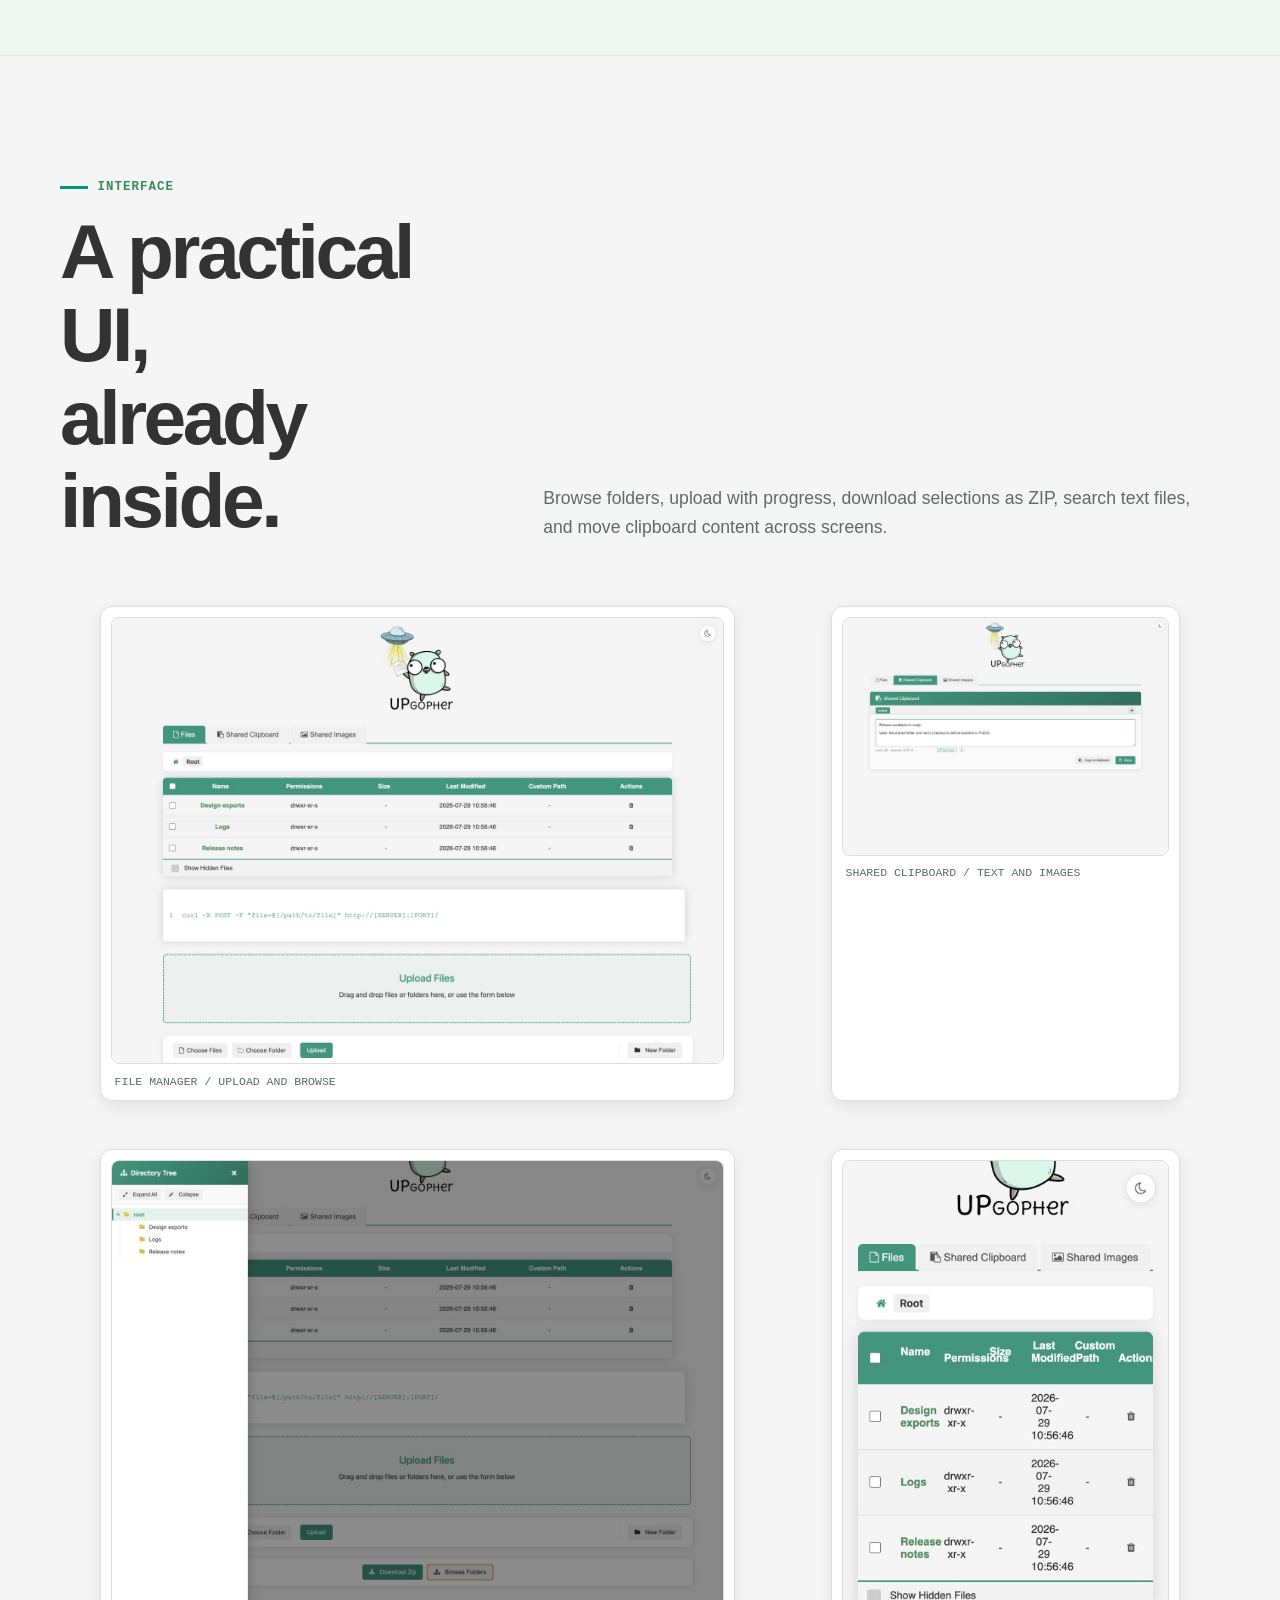
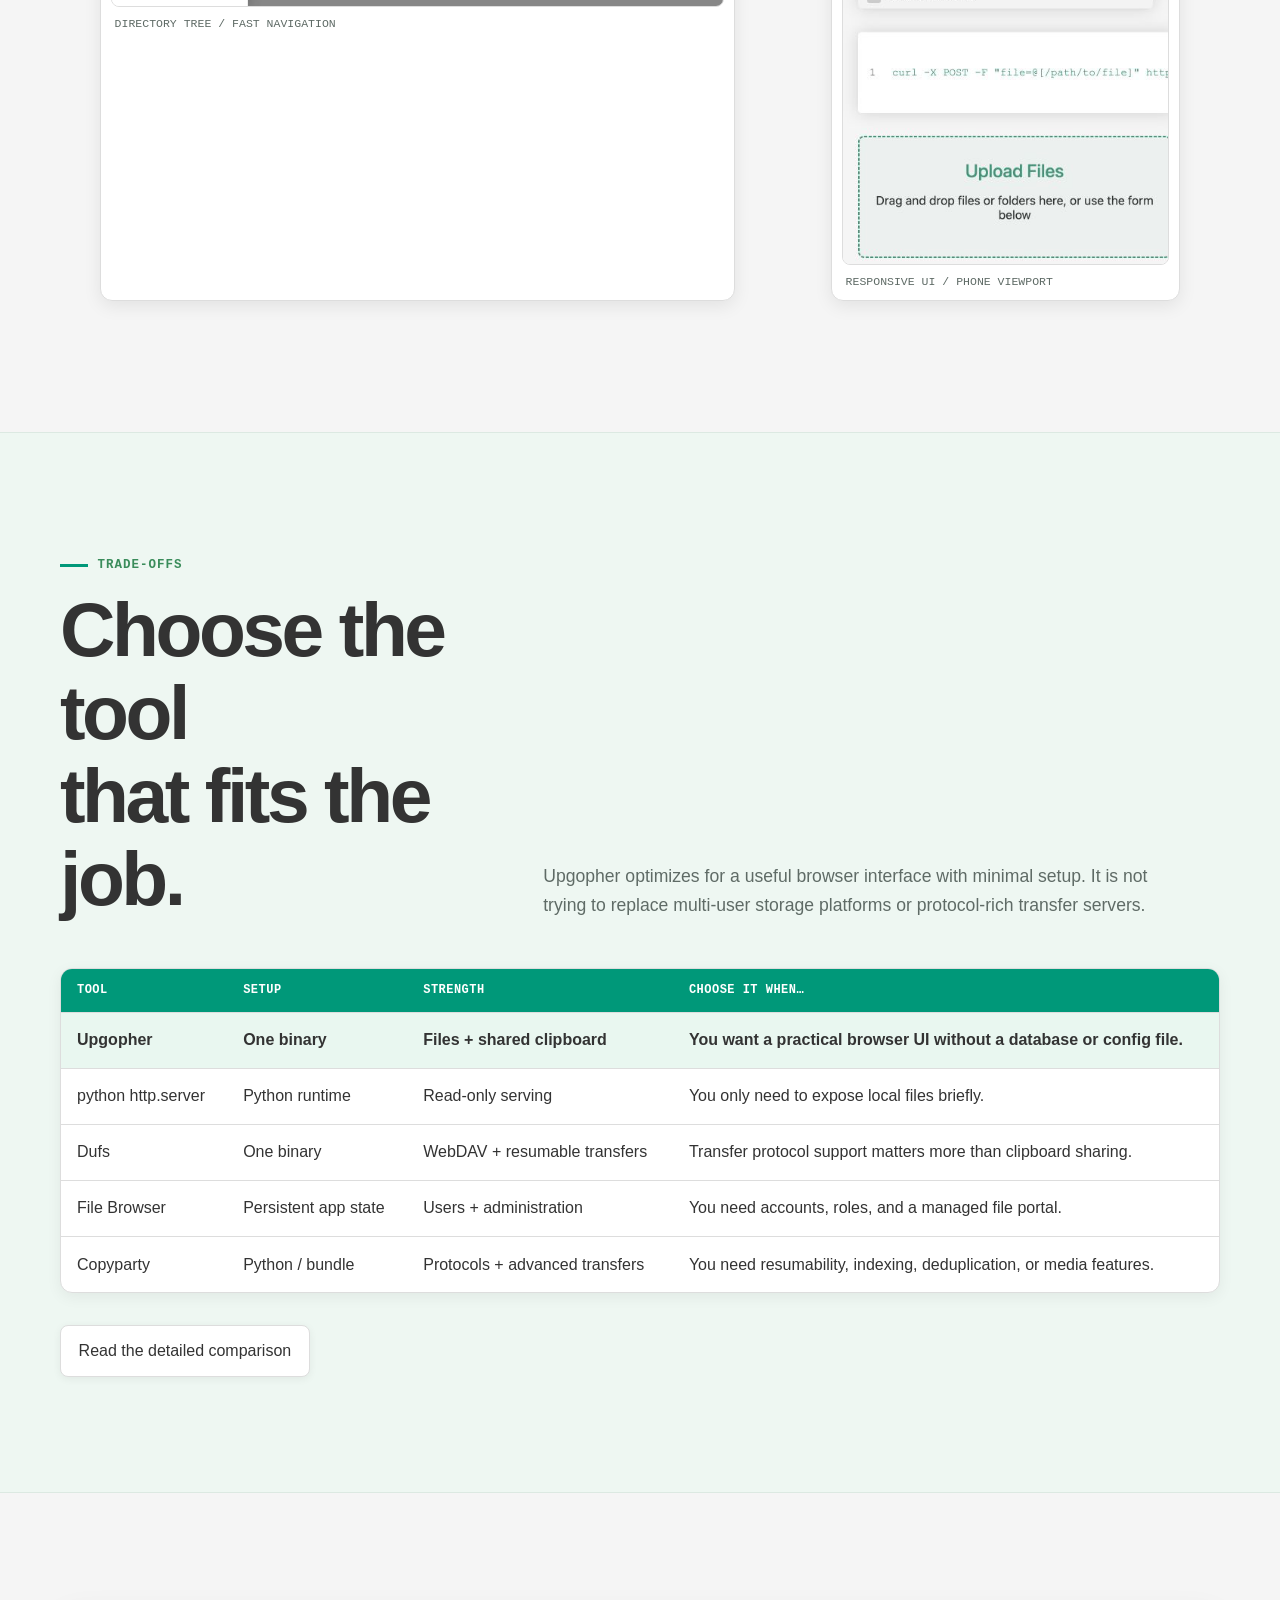
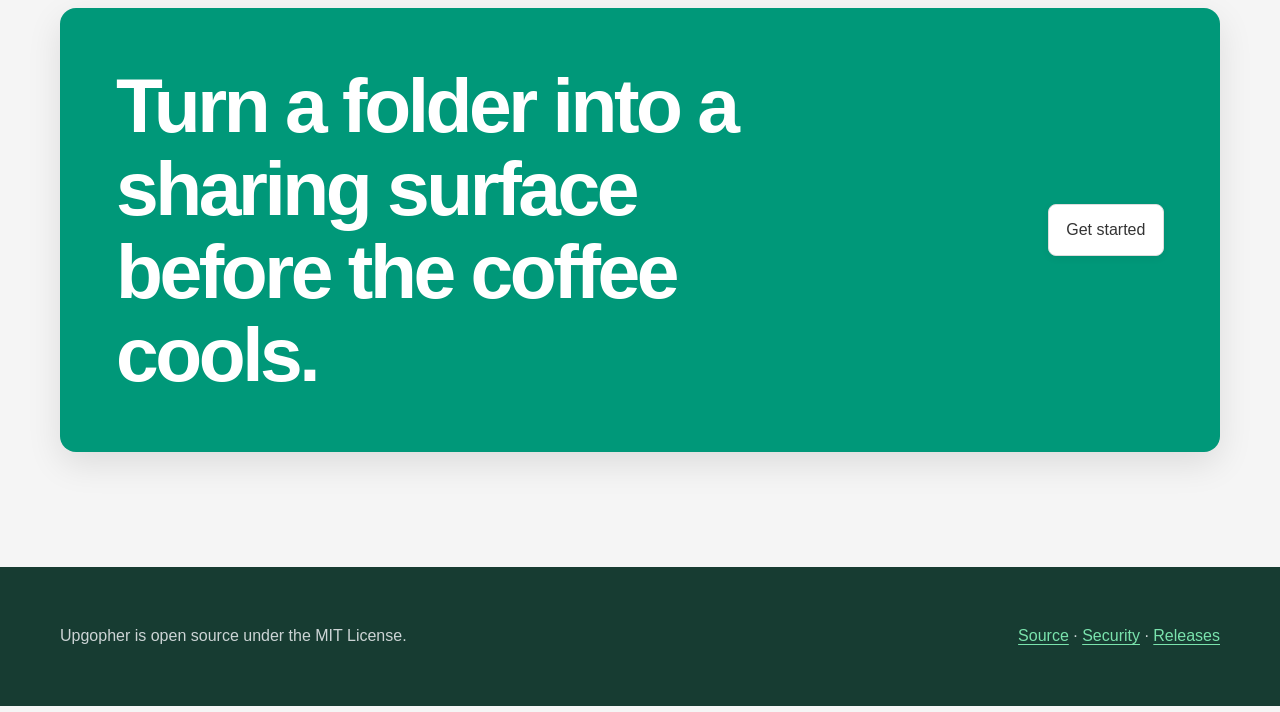
==== commit e0892777: "docs: finalize v1.21.0 publication content" ====
--- a/docs/index.html
+++ b/docs/index.html
@@ -36,7 +36,7 @@
   <main id="main">
     <section class="wrap hero">
       <div>
-        <p class="eyebrow">Portable file sharing / v1.21.0 preview</p>
+        <p class="eyebrow">Portable file sharing / v1.21.0</p>
         <h1>One binary.<br>Your files.<br><em>Any browser.</em></h1>
         <p class="hero-copy">Share files, folders, text, and screenshots between devices. No database, external runtime, or configuration file required.</p>
         <div class="actions">
@@ -60,7 +60,7 @@
         <p>Uploads are decrypted at your server. Downloads are decrypted in your browser. One flag enables the encrypted transport for files, ZIPs, previews, search excerpts, and shared images.</p>
         <div class="actions">
           <a class="button" href="security.html#transfers">Explore encrypted transfers</a>
-          <a class="button secondary" href="https://github.com/wanetty/upgopher/tree/dev">Try v1.21 on dev ↗</a>
+          <a class="button secondary" href="https://github.com/wanetty/upgopher/releases/tag/v1.21.0">Get v1.21 ↗</a>
         </div>
       </div>
       <div class="update-details">
@@ -70,7 +70,7 @@
   -encrypt-transfers \
   -user admin -pass 'your-password'</code></pre>
         <p>AES-256-GCM · RSA-OAEP · No extra dependencies</p>
-        <p class="update-status">Available for testing on <code>dev</code>. Stable release publication follows the merge into <code>main</code>.</p>
+        <p class="update-status">Add <code>-encrypt-transfers</code> to your existing command to enable it.</p>
       </div>
     </section>
 
@@ -153,7 +153,7 @@
 <span class="prompt">&gt;</span> scoop install upgopher
 <span class="prompt">&gt;</span> upgopher -dir .\shared</pre>
           <pre class="install-panel" id="install-docker" hidden><span class="prompt">$</span> docker run --rm -p 9090:9090 \
-  -v "$PWD:/data" wanetty/upgopher:1.20.0</pre>
+  -v "$PWD:/data" wanetty/upgopher:1.21.0</pre>
           <pre class="install-panel" id="install-go" hidden><span class="prompt">$</span> go install github.com/wanetty/upgopher@latest
 <span class="prompt">$</span> upgopher -dir ./shared</pre>
         </div>
